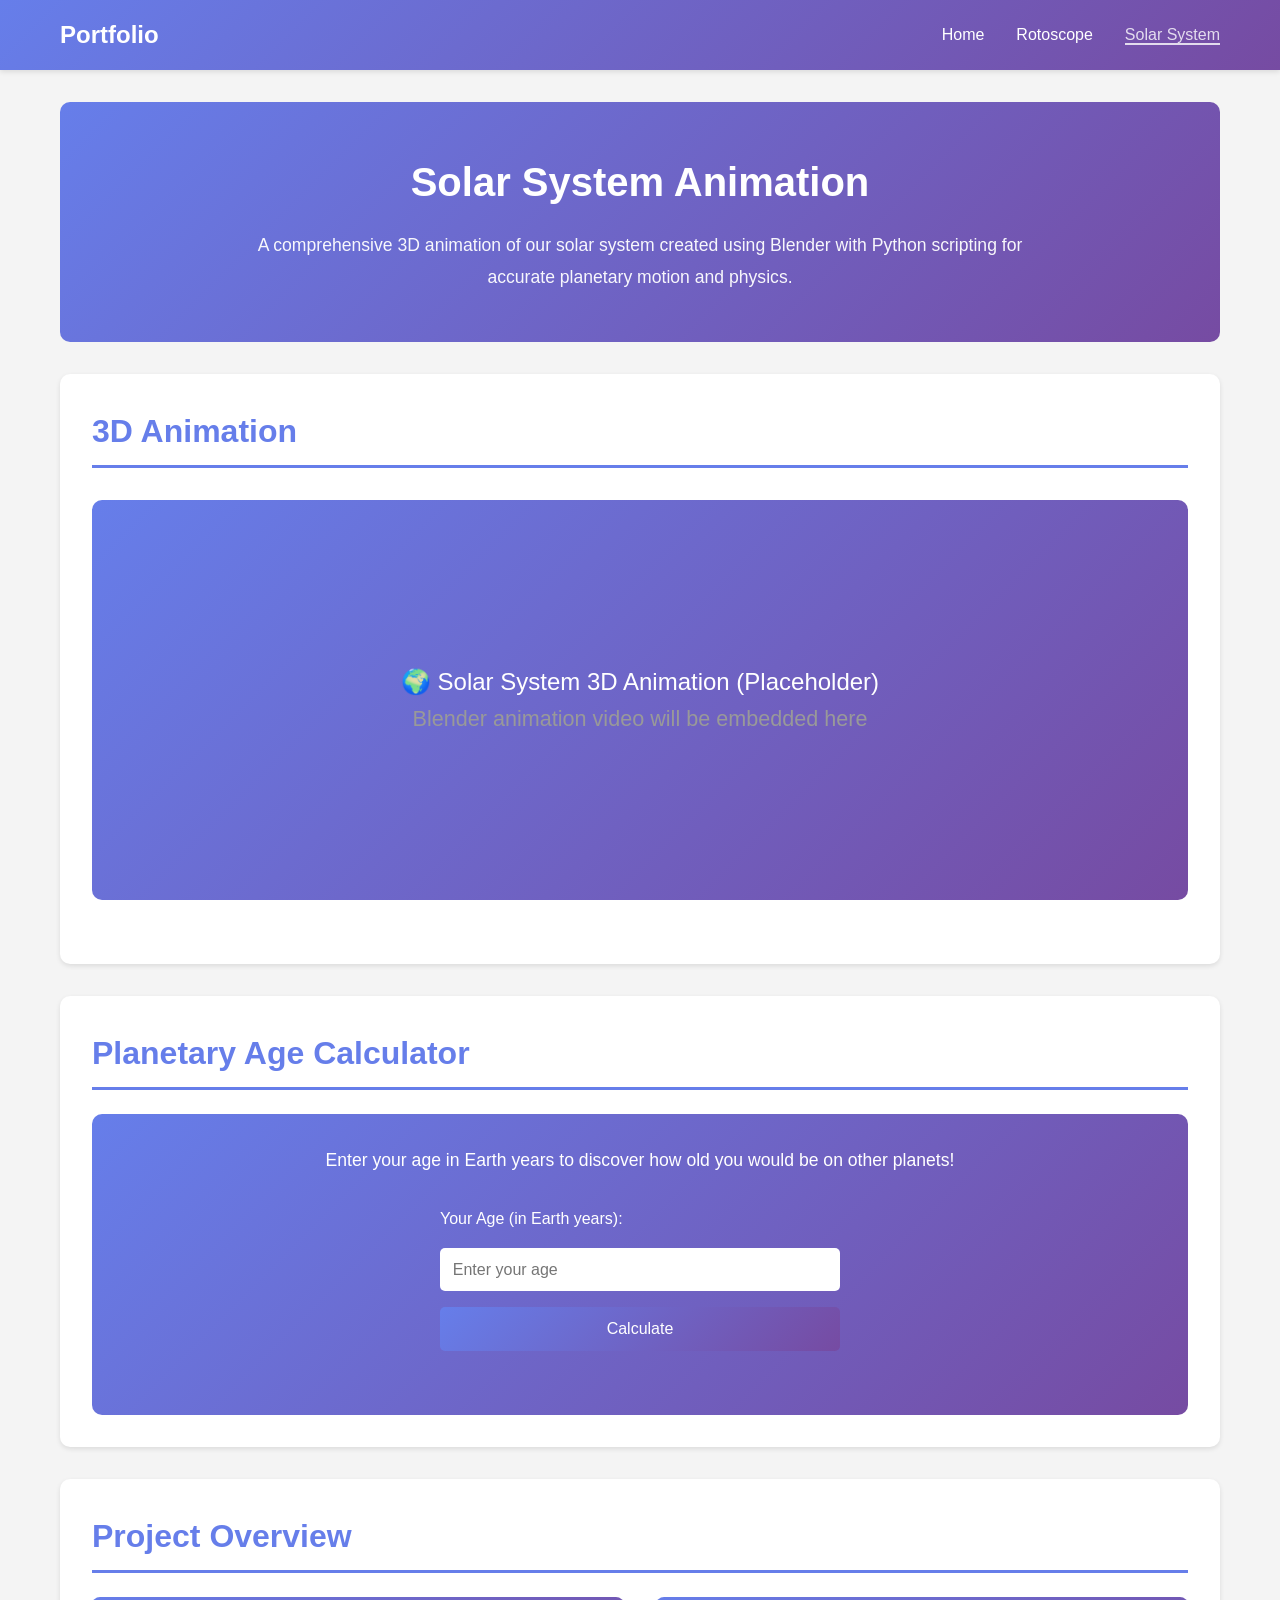
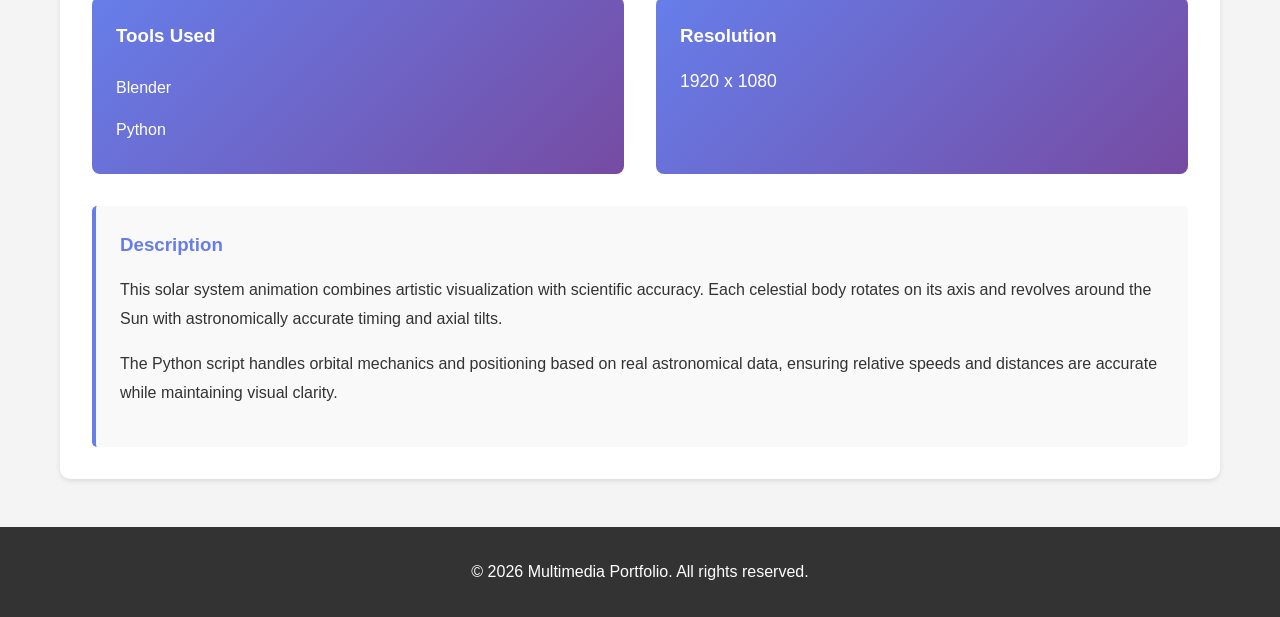
==== solar-system.html @ 1a0851f4 "first commit moment" ====
<!DOCTYPE html>
<html lang="en">
<head>
    <meta charset="UTF-8">
    <meta name="viewport" content="width=device-width, initial-scale=1.0">
    <title>Solar System - Multimedia Portfolio</title>
    <link rel="stylesheet" href="style.css">
</head>
<body>
    <nav class="navbar">
        <div class="nav-container">
            <a href="index.html" class="logo">Portfolio</a>
            <ul class="nav-menu">
                <li><a href="index.html">Home</a></li>
                <li><a href="rotoscope.html">Rotoscope</a></li>
                <li><a href="solar-system.html" class="active">Solar System</a></li>
            </ul>
        </div>
    </nav>

    <main>
        <section class="project-header-section">
            <h1>Solar System Animation</h1>
            <p class="description">A comprehensive 3D animation of our solar system created using Blender with Python scripting for accurate planetary motion and physics.</p>
        </section>

        <section class="section">
            <h2>3D Animation</h2>
            <div class="video-container">
                <div class="placeholder-video">
                    <p>🌍 Solar System 3D Animation (Placeholder)</p>
                    <p style="font-size: 0.9em; color: #999;">Blender animation video will be embedded here</p>
                </div>
            </div>
        </section>

        <section class="section">
            <h2>Planetary Age Calculator</h2>
            <div class="calculator-container">
                <p>Enter your age in Earth years to discover how old you would be on other planets!</p>
                
                <div class="calculator">
                    <label for="age-input">Your Age (in Earth years):</label>
                    <input type="number" id="age-input" placeholder="Enter your age" min="0" max="150">
                    <button onclick="calculateAge()" class="btn">Calculate</button>
                </div>

                <div id="results" class="results-grid" style="display: none;">
                    <div class="planet-result">
                        <h3>Mercury</h3>
                        <p class="age-result" id="mercury-age">--</p>
                        <p class="planet-info">Years old on Mercury</p>
                    </div>
                    <div class="planet-result">
                        <h3>Venus</h3>
                        <p class="age-result" id="venus-age">--</p>
                        <p class="planet-info">Years old on Venus</p>
                    </div>
                    <div class="planet-result">
                        <h3>Earth</h3>
                        <p class="age-result" id="earth-age">--</p>
                        <p class="planet-info">Years old on Earth</p>
                    </div>
                    <div class="planet-result">
                        <h3>Mars</h3>
                        <p class="age-result" id="mars-age">--</p>
                        <p class="planet-info">Years old on Mars</p>
                    </div>
                    <div class="planet-result">
                        <h3>Jupiter</h3>
                        <p class="age-result" id="jupiter-age">--</p>
                        <p class="planet-info">Years old on Jupiter</p>
                    </div>
                    <div class="planet-result">
                        <h3>Saturn</h3>
                        <p class="age-result" id="saturn-age">--</p>
                        <p class="planet-info">Years old on Saturn</p>
                    </div>
                    <div class="planet-result">
                        <h3>Uranus</h3>
                        <p class="age-result" id="uranus-age">--</p>
                        <p class="planet-info">Years old on Uranus</p>
                    </div>
                    <div class="planet-result">
                        <h3>Neptune</h3>
                        <p class="age-result" id="neptune-age">--</p>
                        <p class="planet-info">Years old on Neptune</p>
                    </div>
                </div>
            </div>
        </section>

        <section class="section">
            <h2>Project Overview</h2>
            
            <div class="overview-grid">
                <div class="overview-item">
                    <h3>Tools Used</h3>
                    <ul>
                        <li>Blender</li>
                        <li>Python</li>
                    </ul>
                </div>
                <div class="overview-item">
                    <h3>Resolution</h3>
                    <p>1920 x 1080</p>
                </div>
            </div>

            <div class="overview-description">
                <h3>Description</h3>
                <p>This solar system animation combines artistic visualization with scientific accuracy. Each celestial body rotates on its axis and revolves around the Sun with astronomically accurate timing and axial tilts.</p>
                <p>The Python script handles orbital mechanics and positioning based on real astronomical data, ensuring relative speeds and distances are accurate while maintaining visual clarity.</p>
            </div>
        </section>
    </main>

    <footer>
        <p>&copy; 2026 Multimedia Portfolio. All rights reserved.</p>
    </footer>

    <script src="script.js"></script>
</body>
</html>
---- style.css ----
* {
    margin: 0;
    padding: 0;
    box-sizing: border-box;
}

body {
    font-family: 'Segoe UI', Tahoma, Geneva, Verdana, sans-serif;
    line-height: 1.6;
    color: #333;
    background-color: #f4f4f4;
}

/* Navigation */
.navbar {
    background: linear-gradient(135deg, #667eea 0%, #764ba2 100%);
    padding: 1rem 0;
    position: sticky;
    top: 0;
    z-index: 100;
    box-shadow: 0 2px 5px rgba(0, 0, 0, 0.1);
}

.nav-container {
    max-width: 1200px;
    margin: 0 auto;
    display: flex;
    justify-content: space-between;
    align-items: center;
    padding: 0 20px;
}

.logo {
    color: white;
    font-size: 1.5rem;
    font-weight: bold;
    text-decoration: none;
}

.nav-menu {
    display: flex;
    list-style: none;
    gap: 2rem;
}

.nav-menu a {
    color: white;
    text-decoration: none;
    transition: opacity 0.3s ease;
}

.nav-menu a:hover,
.nav-menu a.active {
    opacity: 0.8;
    border-bottom: 2px solid white;
}

/* Main content */
main {
    max-width: 1200px;
    margin: 0 auto;
    padding: 0 20px;
    min-height: calc(100vh - 200px);
}

.hero {
    background: linear-gradient(135deg, #667eea 0%, #764ba2 100%);
    color: white;
    padding: 4rem 2rem;
    text-align: center;
    border-radius: 10px;
    margin: 2rem 0;
}

.hero-content h1 {
    font-size: 3rem;
    margin-bottom: 1rem;
}

.hero-content p {
    font-size: 1.2rem;
    opacity: 0.9;
}

/* Projects Section */
.projects {
    margin: 3rem 0;
}

.projects h2 {
    text-align: center;
    font-size: 2.5rem;
    margin-bottom: 2rem;
    color: #333;
}

.projects-grid {
    display: grid;
    grid-template-columns: repeat(auto-fit, minmax(300px, 1fr));
    gap: 2rem;
    margin-bottom: 2rem;
}

.project-card {
    background: white;
    padding: 2rem;
    border-radius: 10px;
    box-shadow: 0 4px 6px rgba(0, 0, 0, 0.1);
    transition: transform 0.3s ease, box-shadow 0.3s ease;
}

.project-card:hover {
    transform: translateY(-5px);
    box-shadow: 0 8px 12px rgba(0, 0, 0, 0.15);
}

.project-header {
    font-size: 1.5rem;
    font-weight: bold;
    color: #667eea;
    margin-bottom: 1rem;
}

.project-card p {
    color: #666;
    margin-bottom: 1.5rem;
    line-height: 1.8;
}

/* Buttons */
.btn {
    display: inline-block;
    background: linear-gradient(135deg, #667eea 0%, #764ba2 100%);
    color: white;
    padding: 0.8rem 1.5rem;
    border: none;
    border-radius: 5px;
    cursor: pointer;
    text-decoration: none;
    transition: transform 0.2s ease, box-shadow 0.2s ease;
    font-size: 1rem;
}

.btn:hover {
    transform: scale(1.05);
    box-shadow: 0 4px 8px rgba(102, 126, 234, 0.4);
}

/* Sections */
.section {
    background: white;
    padding: 2rem;
    margin: 2rem 0;
    border-radius: 10px;
    box-shadow: 0 2px 5px rgba(0, 0, 0, 0.1);
}

.section h2 {
    color: #667eea;
    font-size: 2rem;
    margin-bottom: 1.5rem;
    border-bottom: 3px solid #667eea;
    padding-bottom: 0.5rem;
}

.project-header-section {
    background: linear-gradient(135deg, #667eea 0%, #764ba2 100%);
    color: white;
    padding: 3rem 2rem;
    border-radius: 10px;
    margin: 2rem 0;
    text-align: center;
}

.project-header-section h1 {
    font-size: 2.5rem;
    margin-bottom: 1rem;
}

.intro-text {
    font-size: 1.3rem;
    margin-bottom: 1rem;
    opacity: 0.9;
}

.description {
    font-size: 1.1rem;
    line-height: 1.8;
    opacity: 0.95;
    max-width: 800px;
    margin: 0 auto;
}

/* Process Steps */
.process-steps {
    display: grid;
    grid-template-columns: repeat(auto-fit, minmax(250px, 1fr));
    gap: 2rem;
    margin: 1rem 0;
}

.step {
    background: linear-gradient(135deg, #667eea 0%, #764ba2 100%);
    color: white;
    padding: 2rem;
    border-radius: 10px;
    position: relative;
}

.step-number {
    position: absolute;
    top: 10px;
    right: 15px;
    font-size: 2rem;
    font-weight: bold;
    opacity: 0.3;
}

.step h3 {
    margin-bottom: 1rem;
    font-size: 1.3rem;
}

.step p {
    line-height: 1.6;
}

/* Video Container */
.video-container {
    margin: 2rem 0;
}

.placeholder-video {
    background: linear-gradient(135deg, #667eea 0%, #764ba2 100%);
    color: white;
    padding: 4rem 2rem;
    border-radius: 10px;
    text-align: center;
    min-height: 400px;
    display: flex;
    flex-direction: column;
    justify-content: center;
    align-items: center;
    font-size: 1.5rem;
}

.placeholder-video.small {
    min-height: 200px;
    font-size: 1rem;
    padding: 2rem 1rem;
}

/* Progress Grid */
.progress-grid {
    display: grid;
    grid-template-columns: repeat(auto-fit, minmax(200px, 1fr));
    gap: 1.5rem;
    margin: 1rem 0;
}

.progress-item h3 {
    color: #667eea;
    margin-bottom: 1rem;
    text-align: center;
}

/* Calculator */
.calculator-container {
    background: linear-gradient(135deg, #667eea 0%, #764ba2 100%);
    color: white;
    padding: 2rem;
    border-radius: 10px;
    text-align: center;
}

.calculator-container p {
    font-size: 1.1rem;
    margin-bottom: 2rem;
}

.calculator {
    display: flex;
    flex-direction: column;
    gap: 1rem;
    max-width: 400px;
    margin: 0 auto 2rem;
}

.calculator label {
    font-size: 1rem;
    text-align: left;
}

.calculator input {
    padding: 0.8rem;
    border: none;
    border-radius: 5px;
    font-size: 1rem;
}

.results-grid {
    display: grid;
    grid-template-columns: repeat(auto-fit, minmax(150px, 1fr));
    gap: 1.5rem;
    margin-top: 2rem;
}

.planet-result {
    background: rgba(255, 255, 255, 0.1);
    padding: 1.5rem;
    border-radius: 8px;
    backdrop-filter: blur(10px);
}

.planet-result h3 {
    margin-bottom: 0.5rem;
}

.age-result {
    font-size: 2rem;
    font-weight: bold;
    margin: 0.5rem 0;
}

.planet-info {
    font-size: 0.9rem;
    opacity: 0.8;
}

/* Overview */
.overview-grid {
    display: grid;
    grid-template-columns: repeat(auto-fit, minmax(250px, 1fr));
    gap: 2rem;
    margin-bottom: 2rem;
}

.overview-item {
    background: linear-gradient(135deg, #667eea 0%, #764ba2 100%);
    color: white;
    padding: 1.5rem;
    border-radius: 8px;
}

.overview-item h3 {
    margin-bottom: 1rem;
}

.overview-item ul {
    list-style: none;
    padding-left: 0;
}

.overview-item li {
    padding: 0.5rem 0;
}

.overview-item p {
    font-size: 1.1rem;
}

.overview-description {
    background: #f9f9f9;
    padding: 1.5rem;
    border-left: 4px solid #667eea;
    border-radius: 5px;
}

.overview-description h3 {
    color: #667eea;
    margin-bottom: 1rem;
}

.overview-description p {
    margin-bottom: 1rem;
    line-height: 1.8;
}

/* Footer */
footer {
    background: #333;
    color: white;
    text-align: center;
    padding: 2rem;
    margin-top: 3rem;
}

/* Responsive */
@media (max-width: 768px) {
    .hero-content h1 {
        font-size: 2rem;
    }

    .nav-menu {
        gap: 1rem;
        font-size: 0.9rem;
    }

    .project-header-section h1 {
        font-size: 1.8rem;
    }

    .section h2 {
        font-size: 1.5rem;
    }

    .process-steps,
    .progress-grid,
    .results-grid {
        grid-template-columns: 1fr;
    }

    .placeholder-video {
        min-height: 250px;
        font-size: 1.2rem;
    }

    .calculator {
        max-width: 100%;
    }
}
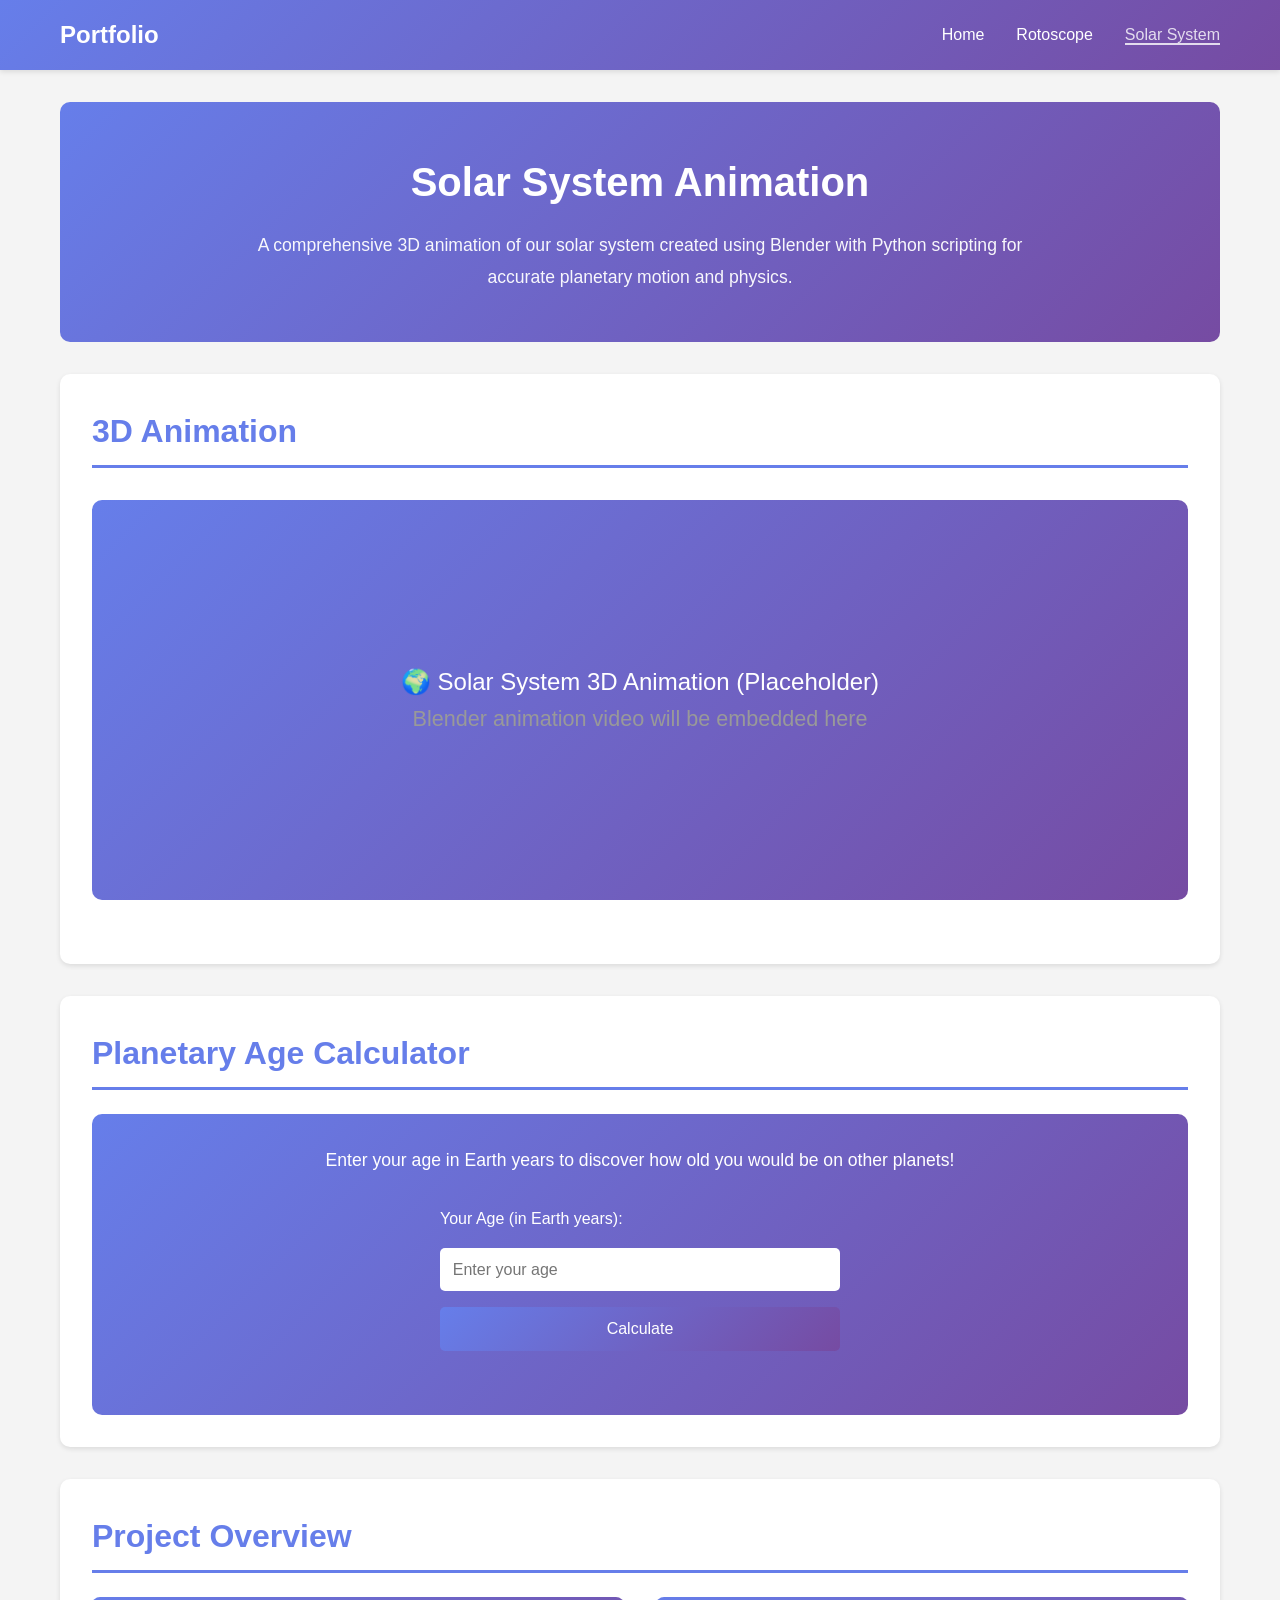
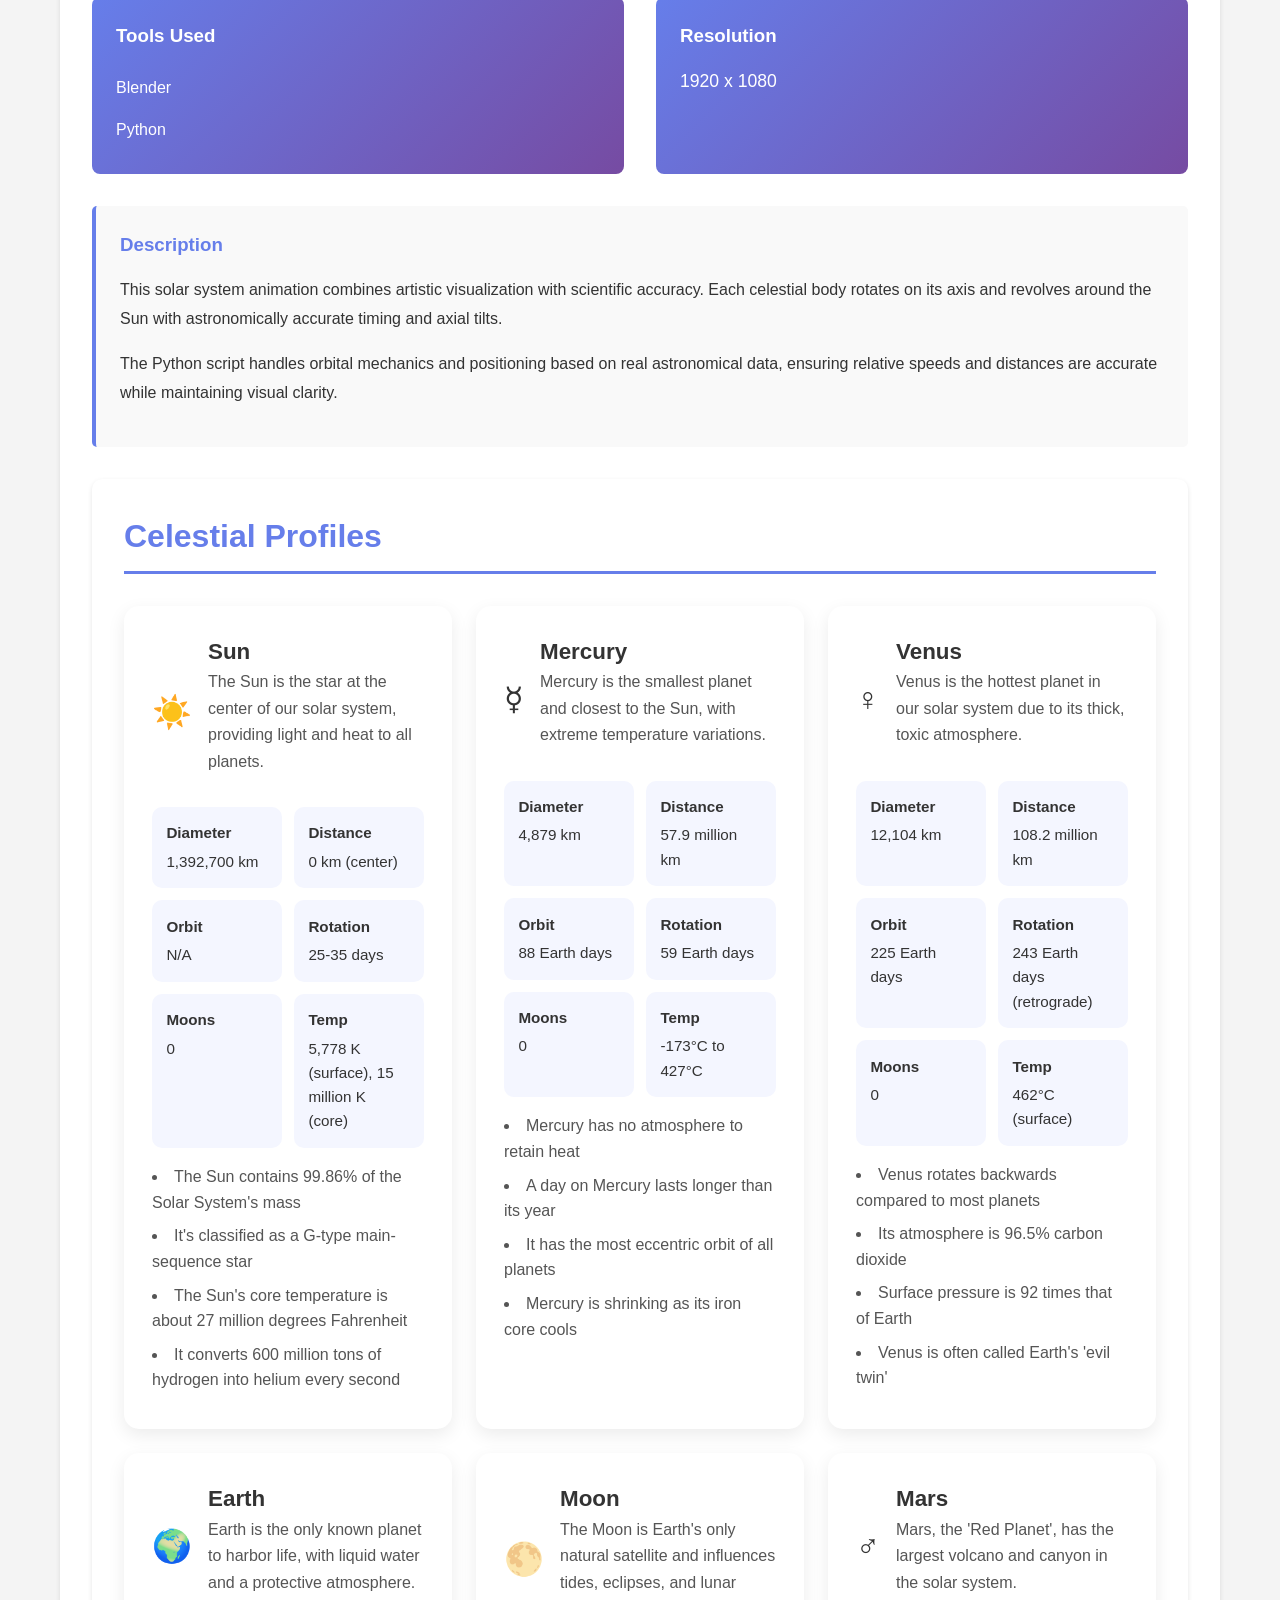
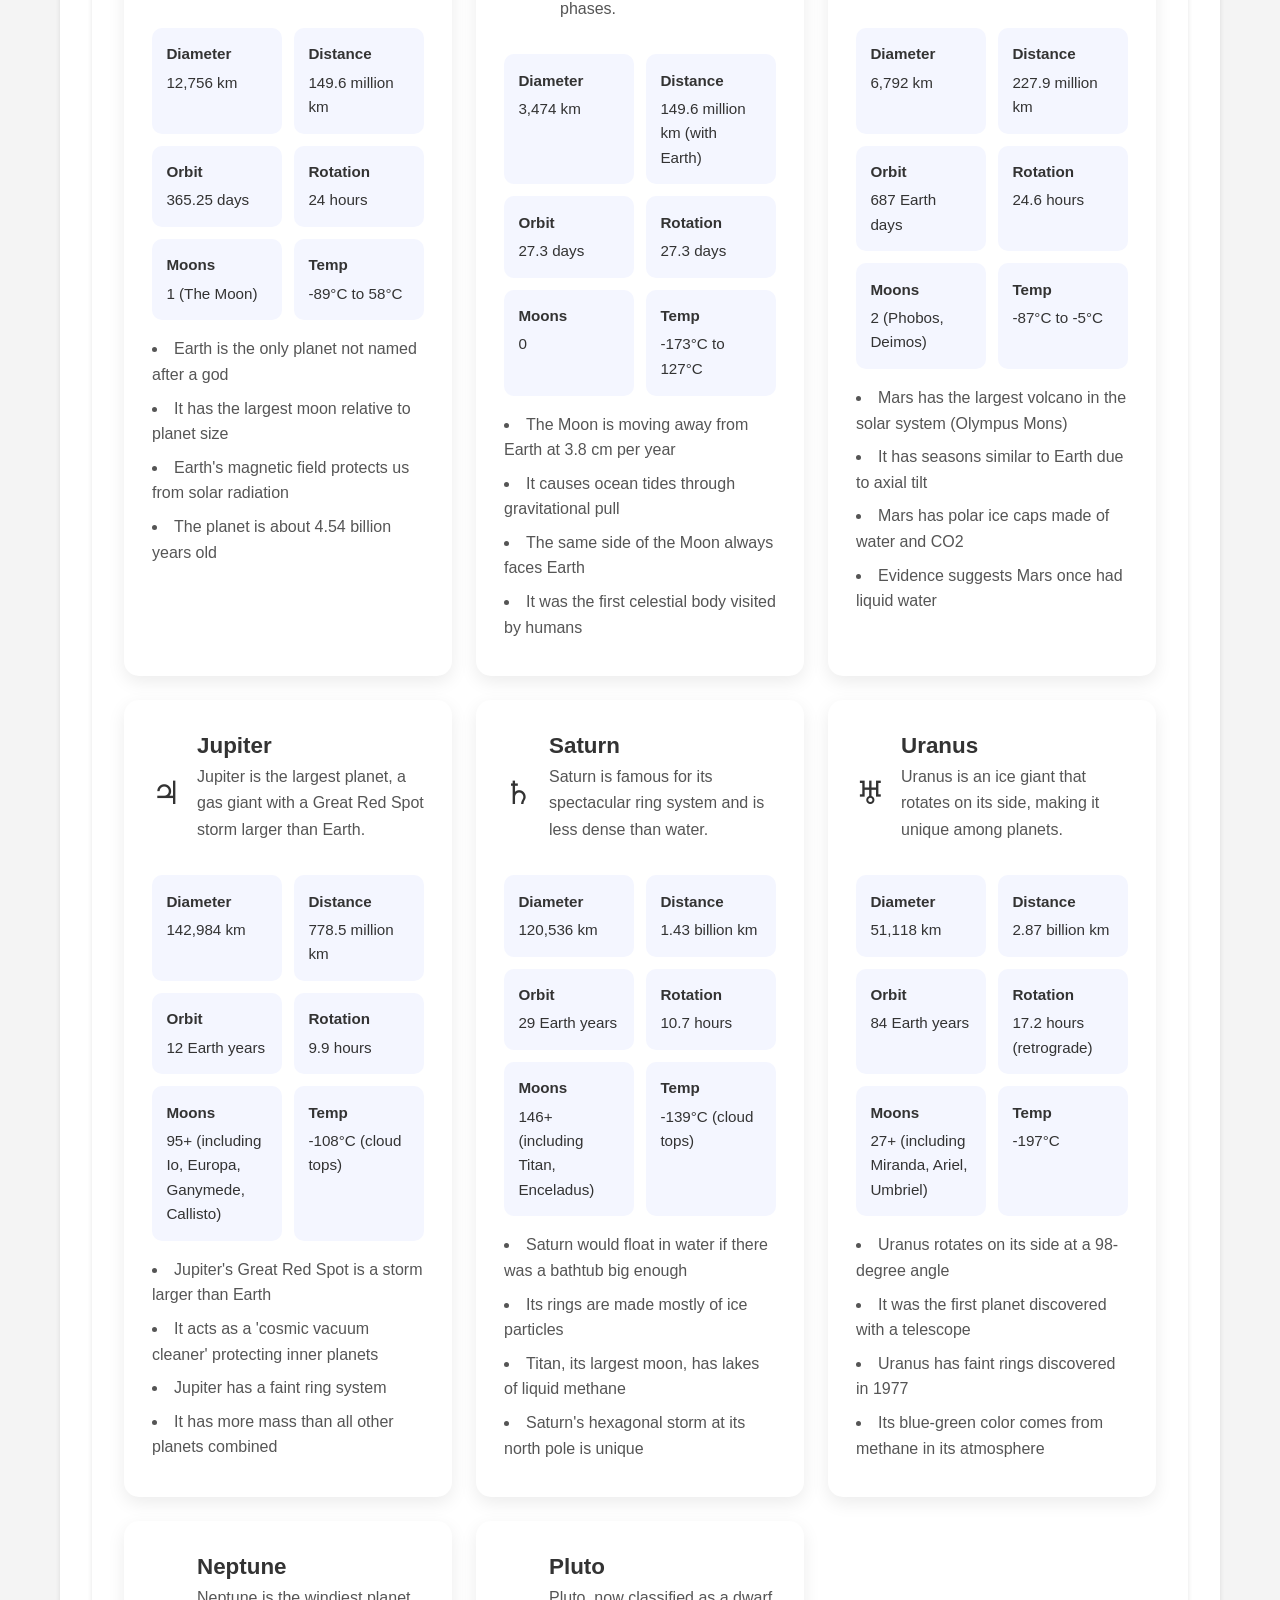
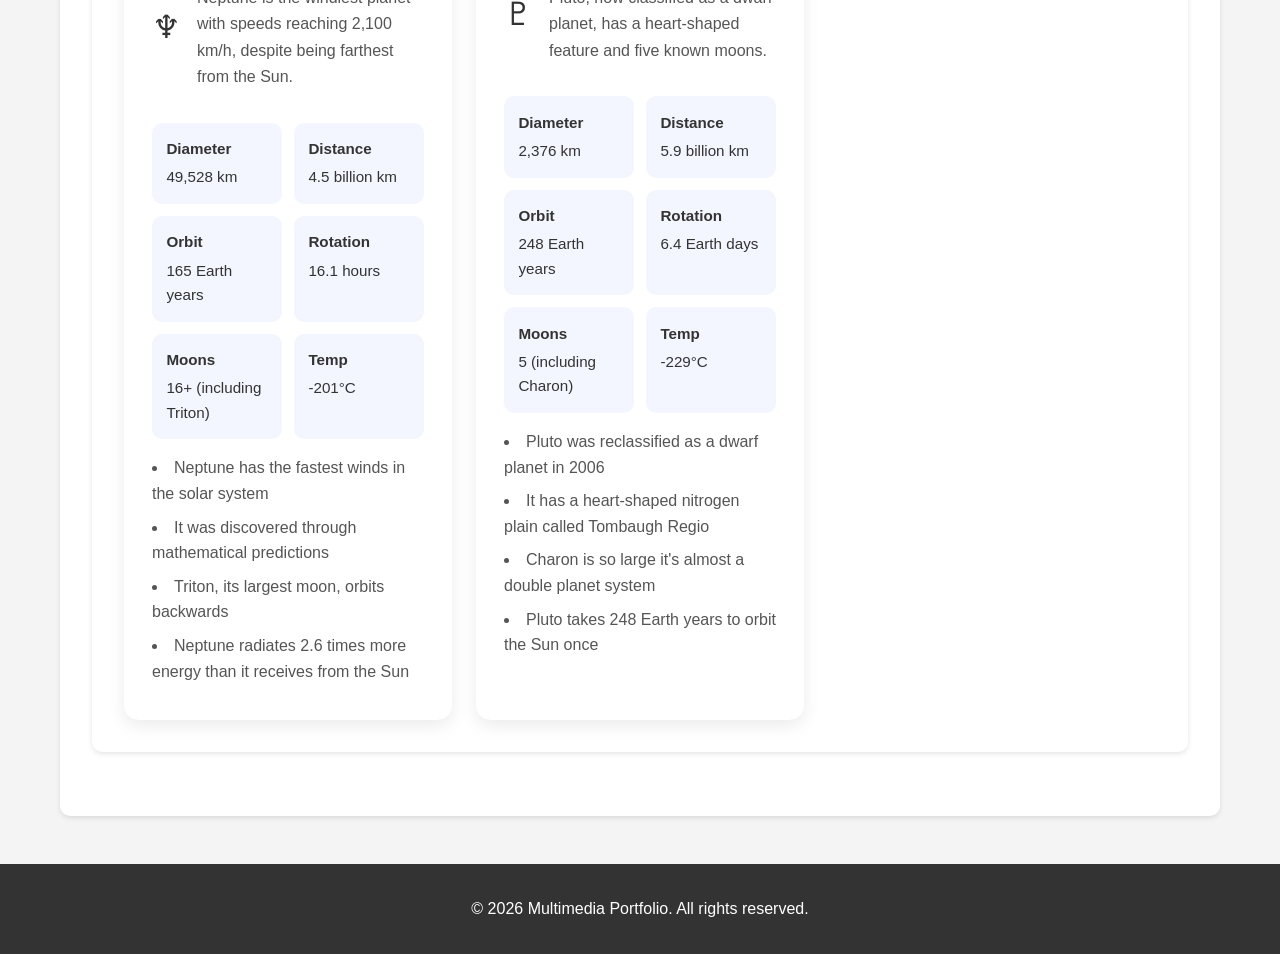
==== commit a8700d4a: "added celestial profiles" ====
--- a/solar-system.html
+++ b/solar-system.html
@@ -112,6 +112,11 @@
                 <p>This solar system animation combines artistic visualization with scientific accuracy. Each celestial body rotates on its axis and revolves around the Sun with astronomically accurate timing and axial tilts.</p>
                 <p>The Python script handles orbital mechanics and positioning based on real astronomical data, ensuring relative speeds and distances are accurate while maintaining visual clarity.</p>
             </div>
+
+            <div class="section">
+                <h2>Celestial Profiles</h2>
+                <div id="celestial-profiles" class="profiles-grid"></div>
+            </div>
         </section>
     </main>
 
--- a/style.css
+++ b/style.css
@@ -376,6 +376,79 @@
     line-height: 1.8;
 }
 
+.profiles-grid {
+    display: grid;
+    grid-template-columns: repeat(auto-fit, minmax(280px, 1fr));
+    gap: 1.5rem;
+    margin-top: 2rem;
+}
+
+.profile-card {
+    background: white;
+    border-radius: 15px;
+    padding: 1.75rem;
+    box-shadow: 0 6px 18px rgba(0, 0, 0, 0.08);
+    transition: transform 0.25s ease, box-shadow 0.25s ease;
+}
+
+.profile-card:hover {
+    transform: translateY(-4px);
+    box-shadow: 0 10px 22px rgba(0, 0, 0, 0.12);
+}
+
+.profile-card-header {
+    display: flex;
+    align-items: center;
+    gap: 1rem;
+    margin-bottom: 1rem;
+}
+
+.profile-icon {
+    font-size: 2rem;
+}
+
+.profile-card h3 {
+    font-size: 1.4rem;
+    margin: 0;
+    color: #333;
+}
+
+.profile-card p {
+    color: #555;
+    line-height: 1.65;
+    margin-bottom: 1rem;
+}
+
+.profile-stats {
+    display: grid;
+    grid-template-columns: repeat(auto-fit, minmax(120px, 1fr));
+    gap: 0.75rem;
+    margin-bottom: 1rem;
+}
+
+.profile-stat {
+    background: #f4f6ff;
+    padding: 0.9rem;
+    border-radius: 10px;
+    font-size: 0.95rem;
+}
+
+.profile-stat strong {
+    display: block;
+    margin-bottom: 0.25rem;
+    color: #333;
+}
+
+.profile-facts {
+    list-style: disc inside;
+    color: #555;
+    margin-bottom: 0;
+}
+
+.profile-facts li {
+    margin-bottom: 0.5rem;
+}
+
 /* Footer */
 footer {
     background: #333;
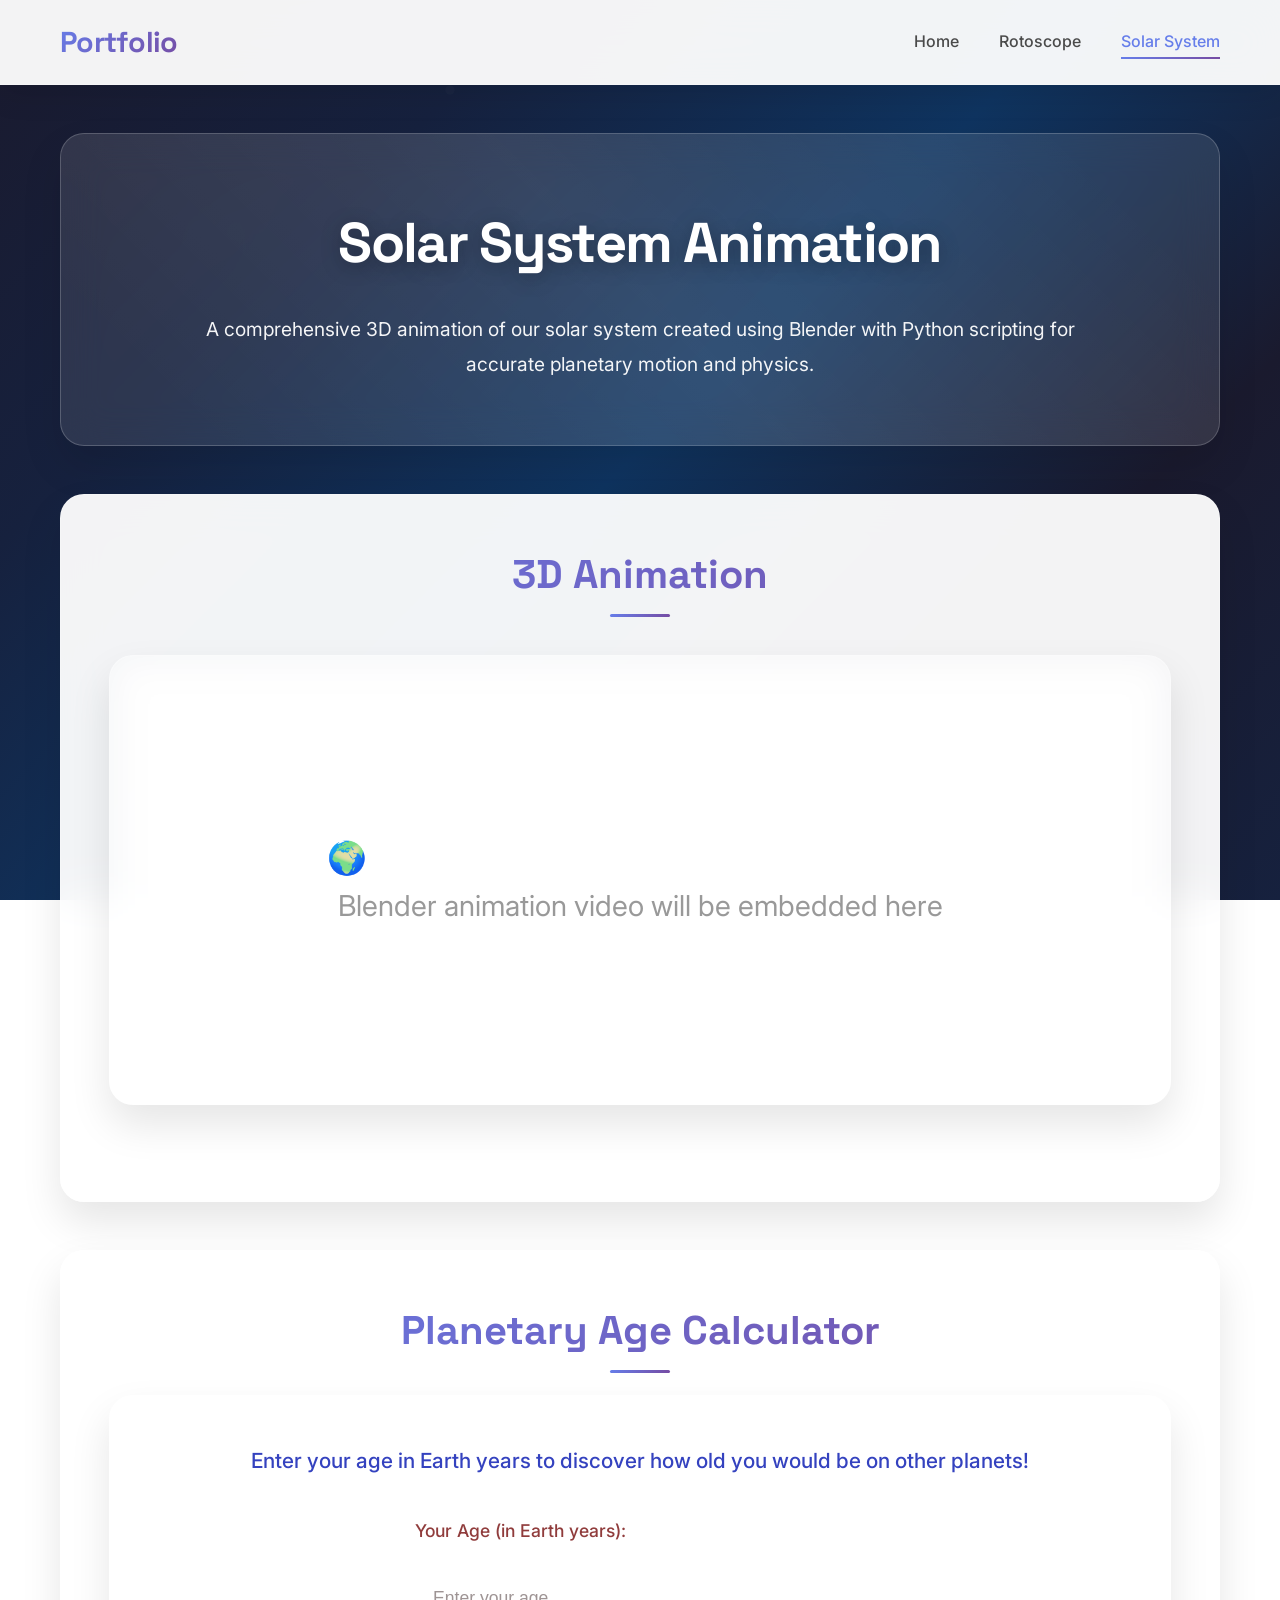
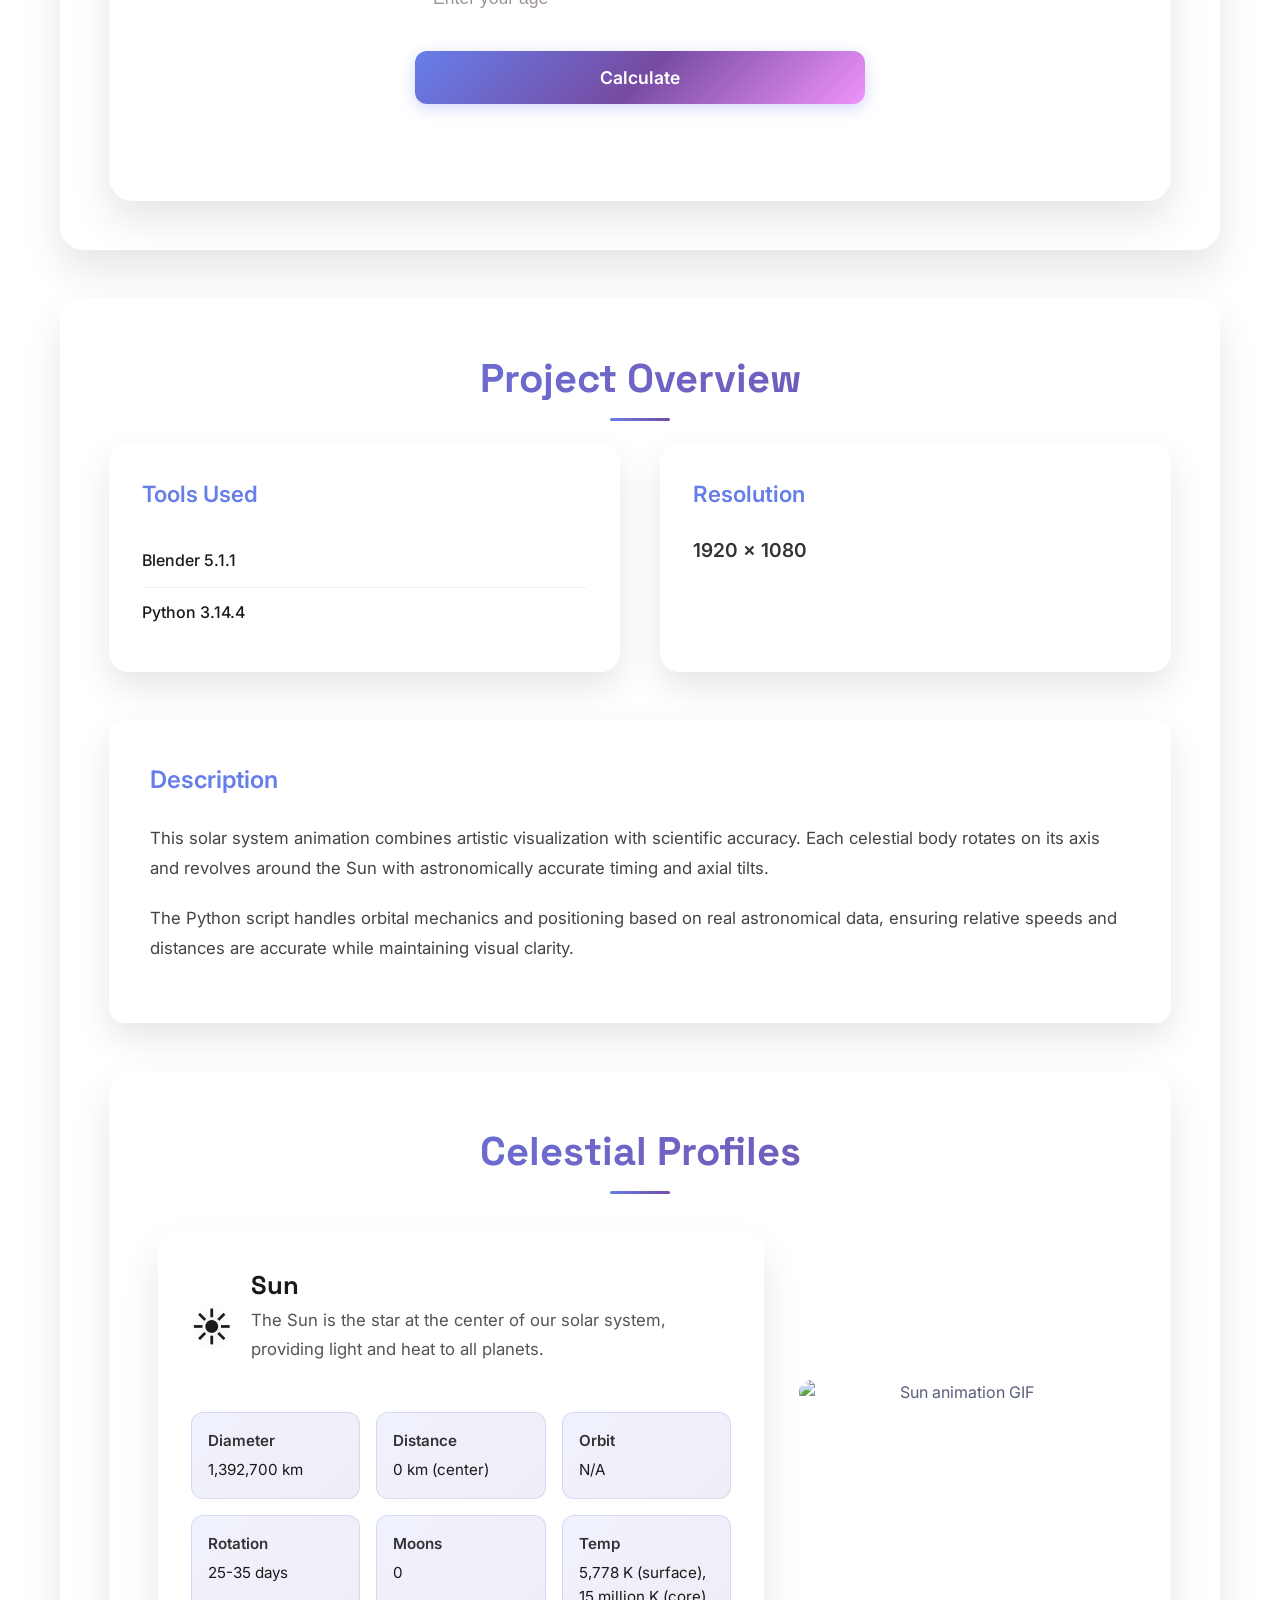
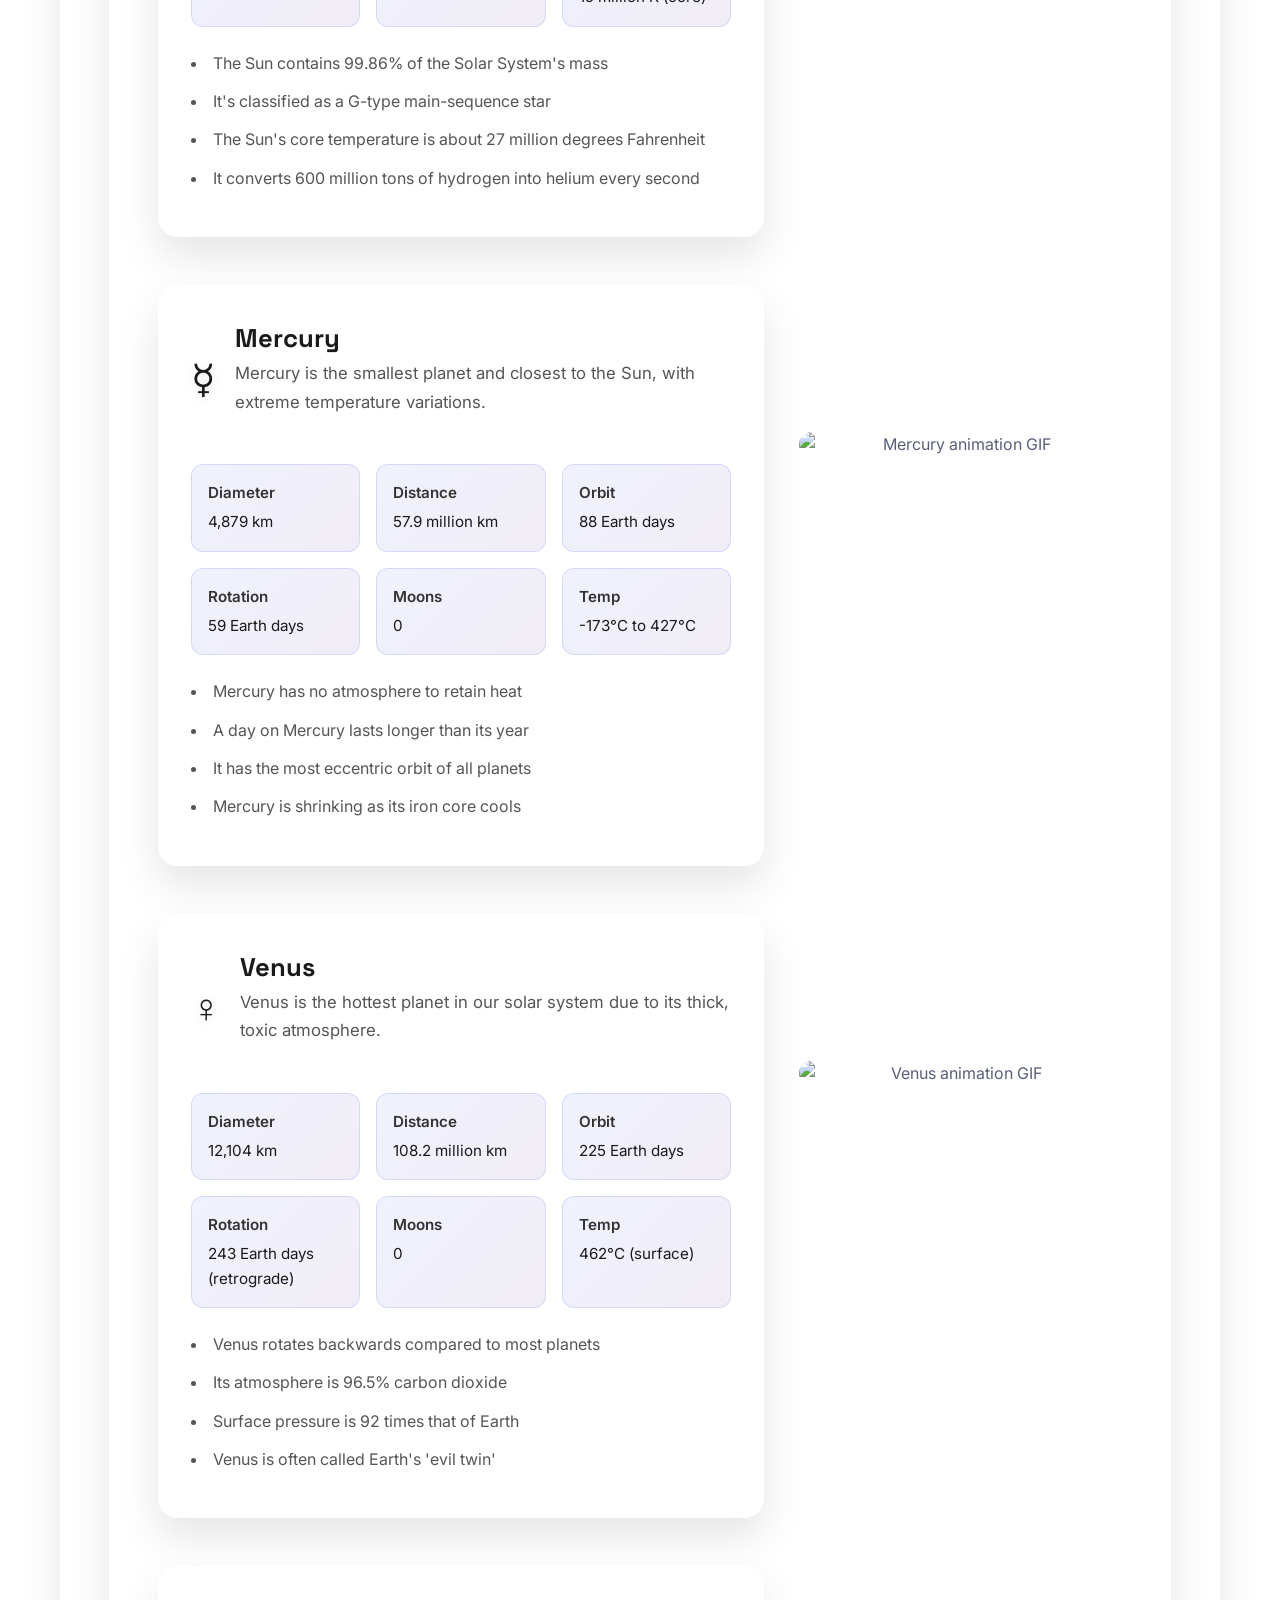
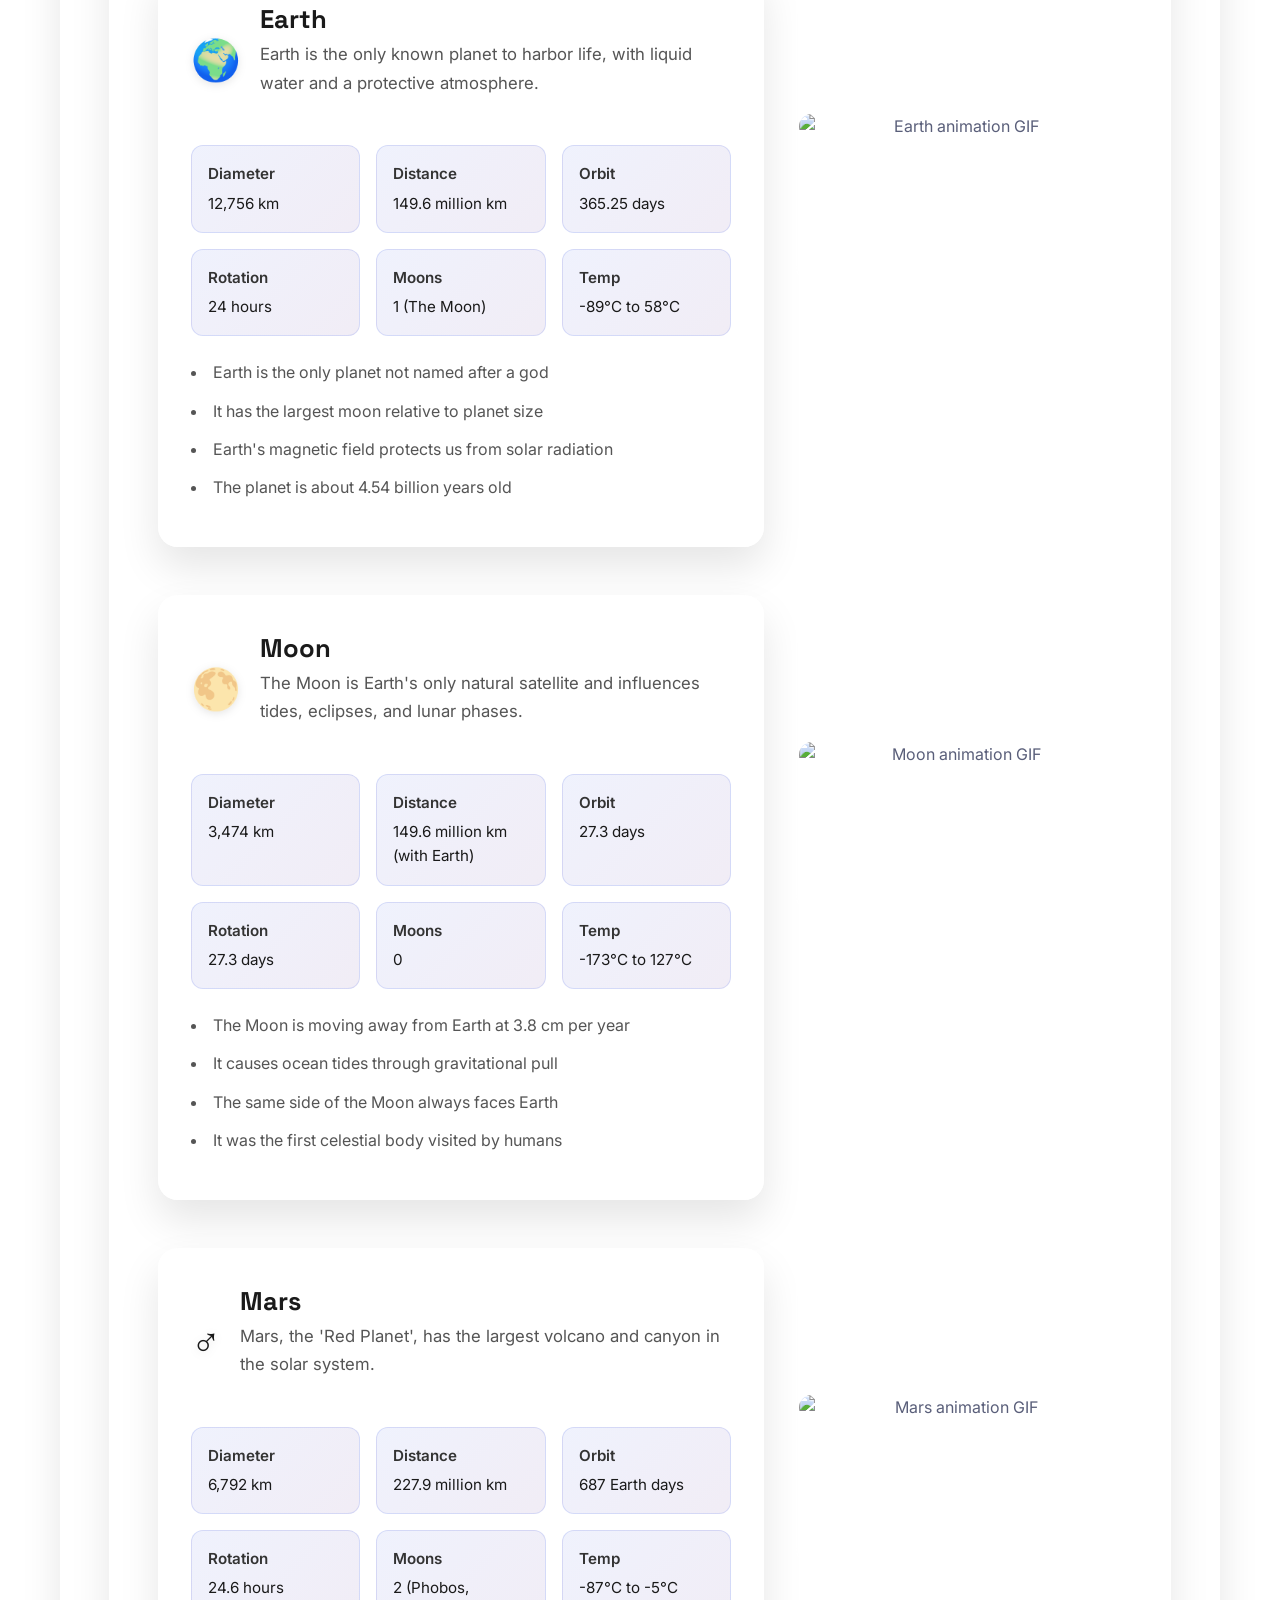
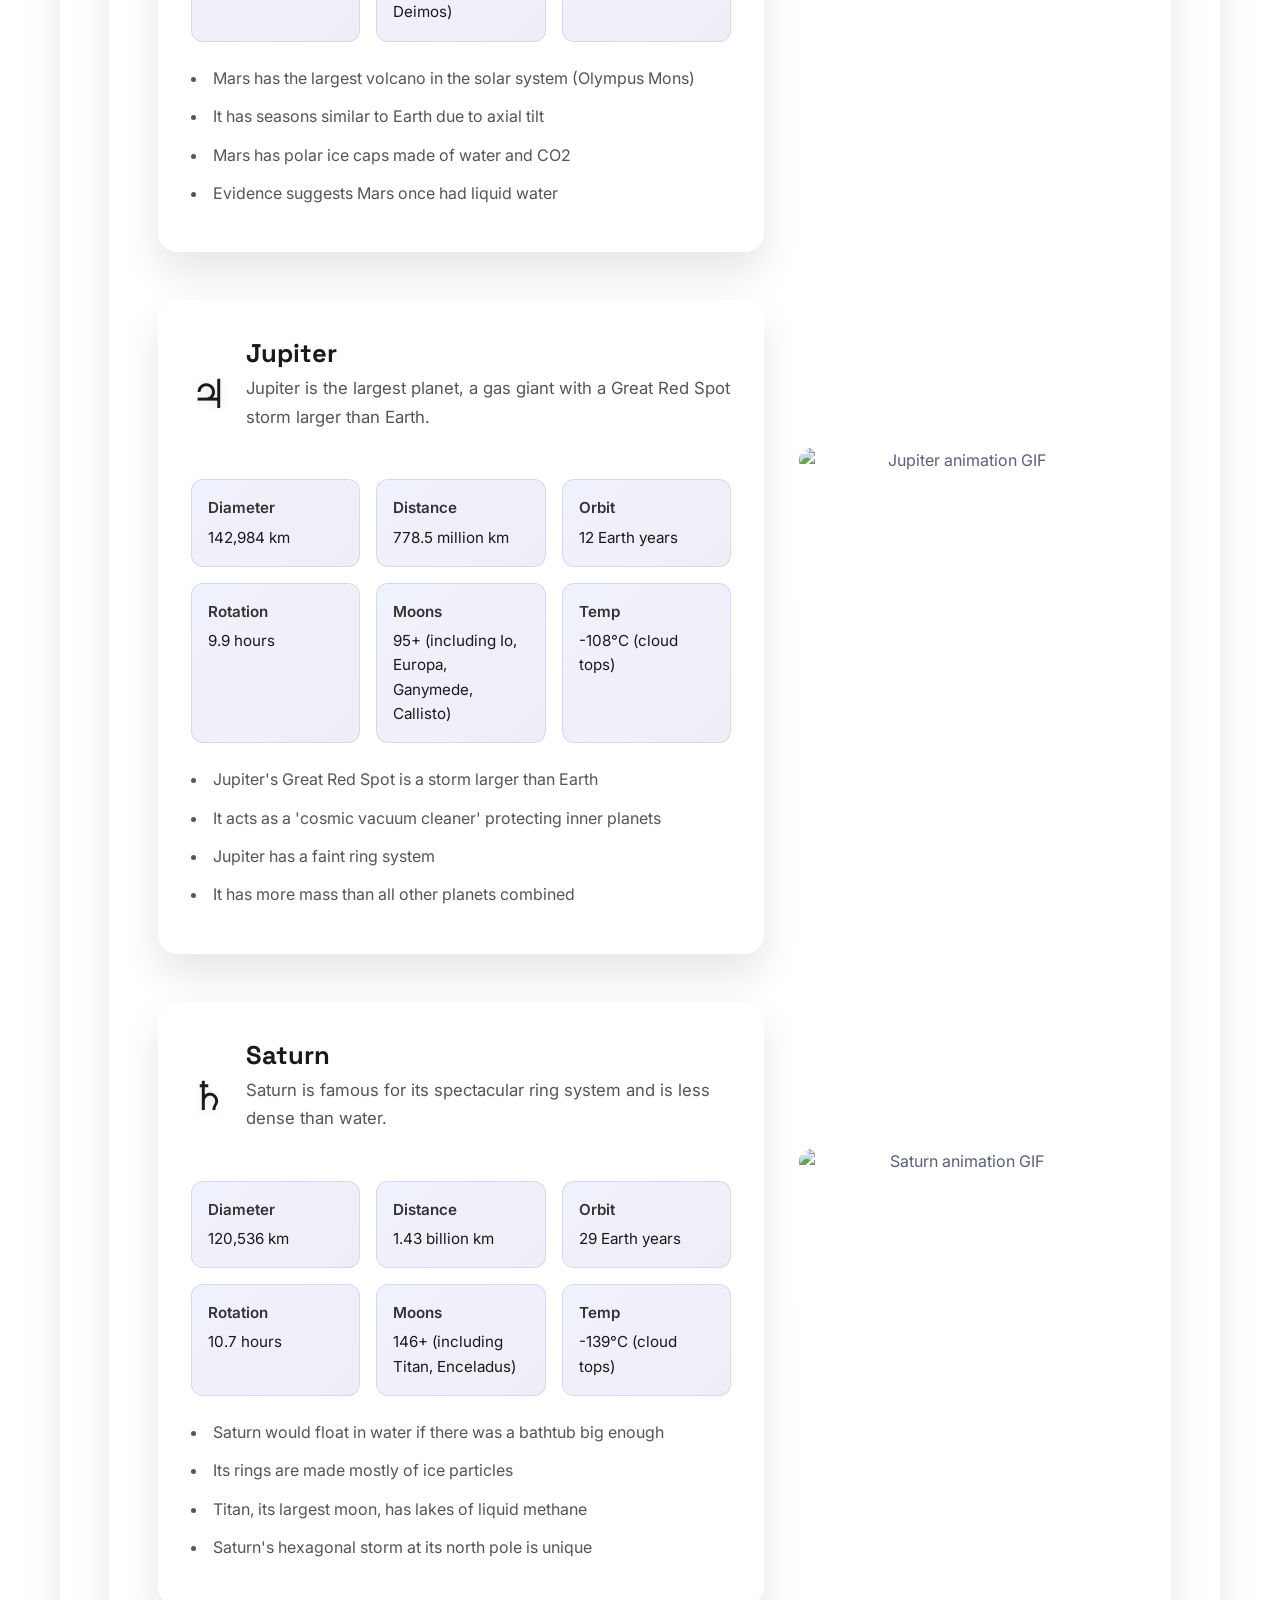
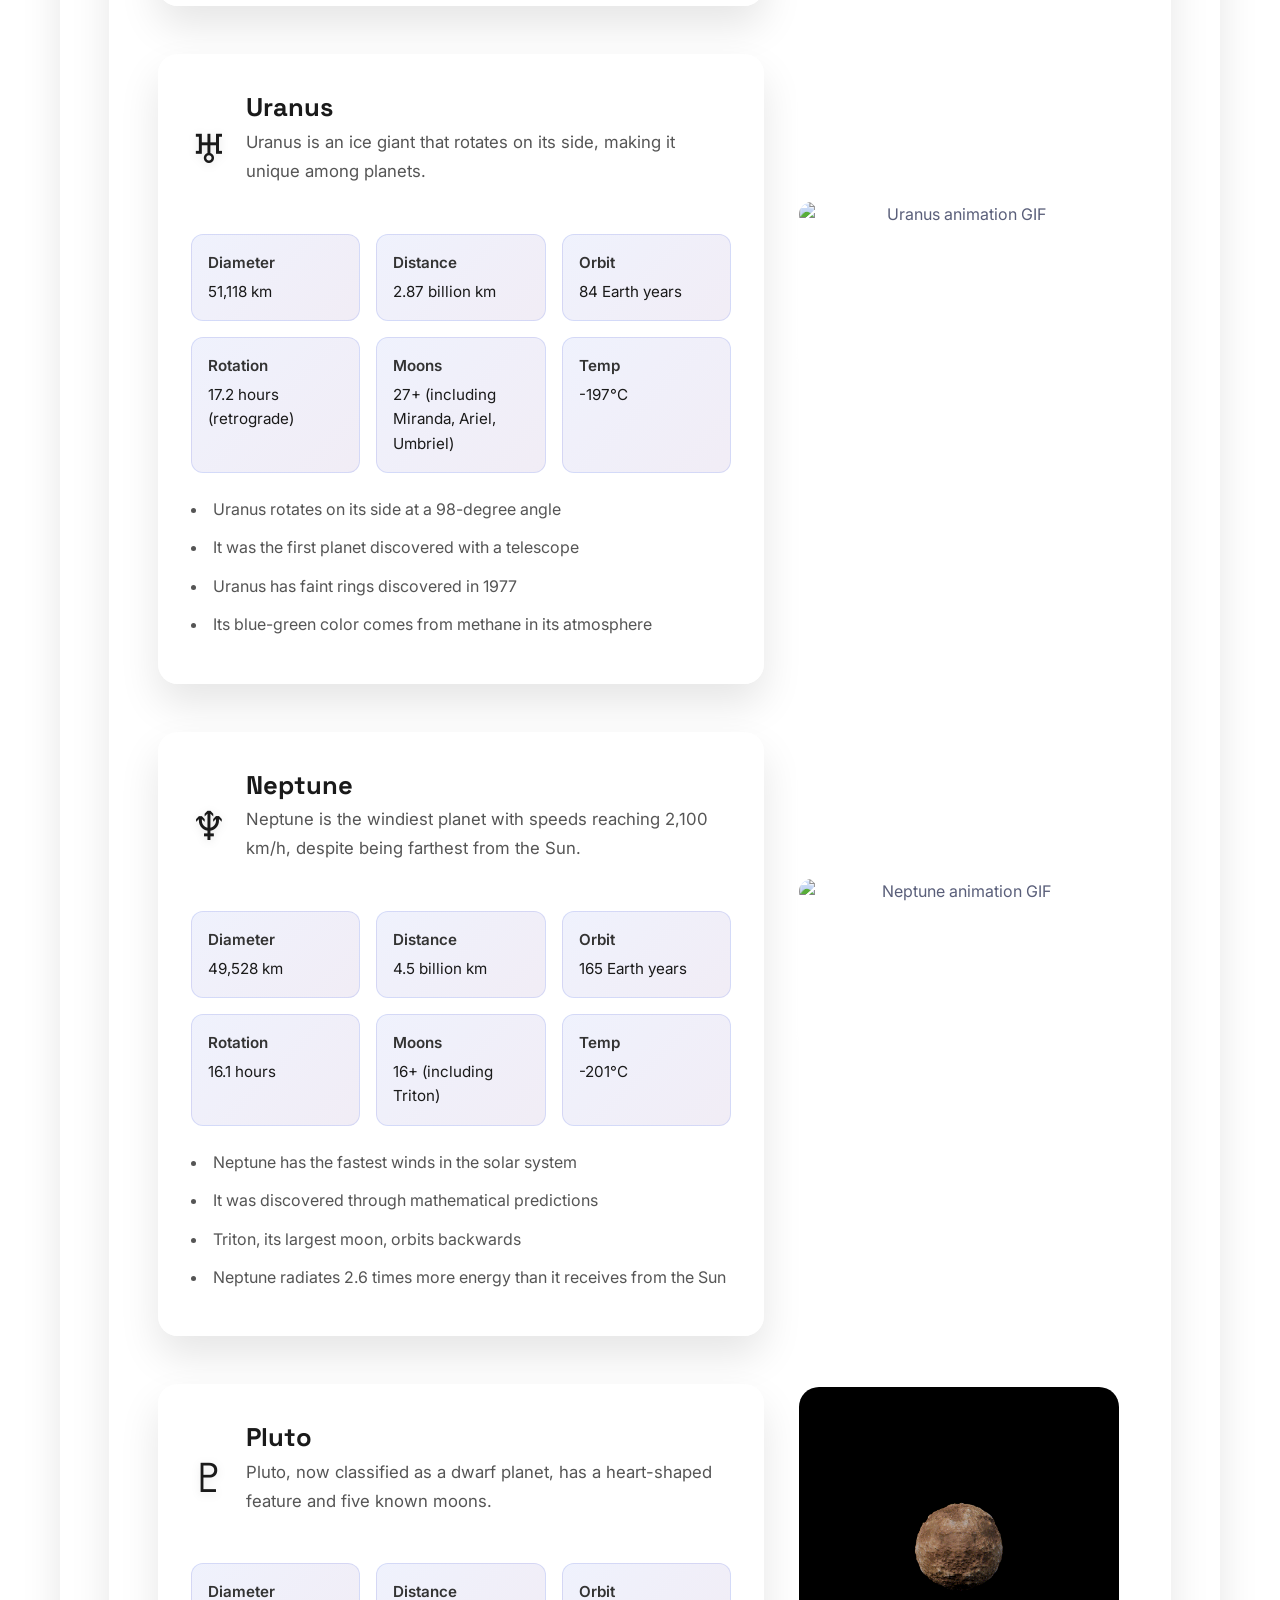
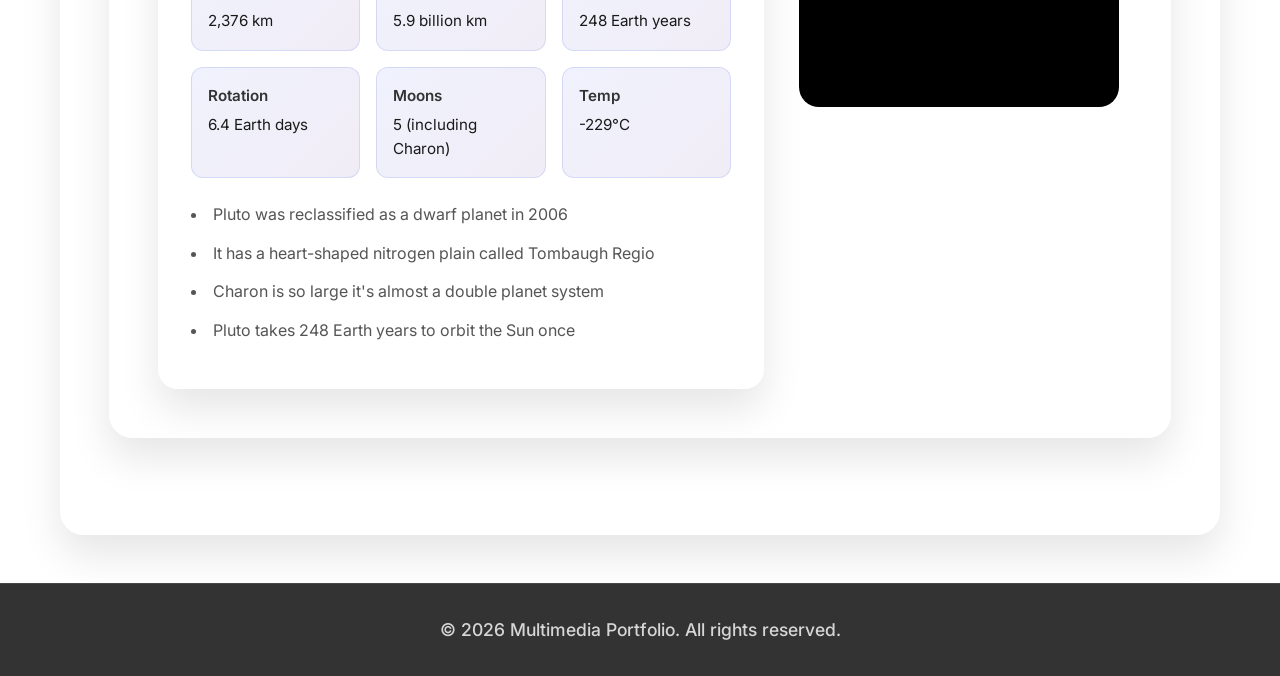
==== commit 671c645b: "added planet gif" ====
--- a/solar-system.html
+++ b/solar-system.html
@@ -86,6 +86,11 @@
                         <p class="age-result" id="neptune-age">--</p>
                         <p class="planet-info">Years old on Neptune</p>
                     </div>
+                    <div class="planet-result">
+                        <h3>Pluto</h3>
+                        <p class="age-result" id="pluto-age">--</p>
+                        <p class="planet-info">Years old on Pluto</p>
+                    </div>
                 </div>
             </div>
         </section>
@@ -97,8 +102,8 @@
                 <div class="overview-item">
                     <h3>Tools Used</h3>
                     <ul>
-                        <li>Blender</li>
-                        <li>Python</li>
+                        <li>Blender 5.1.1</li>
+                        <li>Python 3.14.4</li>
                     </ul>
                 </div>
                 <div class="overview-item">
--- a/style.css
+++ b/style.css
@@ -1,3 +1,6 @@
+/* Import Google Fonts for better typography */
+@import url('https://fonts.googleapis.com/css2?family=Inter:wght@300;400;500;600;700;800&family=Space+Grotesk:wght@300;400;500;600;700&display=swap');
+
 * {
     margin: 0;
     padding: 0;
@@ -5,20 +8,38 @@
 }
 
 body {
-    font-family: 'Segoe UI', Tahoma, Geneva, Verdana, sans-serif;
+    font-family: 'Inter', 'Segoe UI', Tahoma, Geneva, Verdana, sans-serif;
     line-height: 1.6;
-    color: #333;
-    background-color: #f4f4f4;
+    color: #1a1a1a;
+    background: linear-gradient(135deg, #1a1a2e 0%, #16213e 25%, #0f3460 50%, #1a1a2e 75%, #16213e 100%);
+    background-attachment: fixed;
+    min-height: 100vh;
+    position: relative;
+}
+
+body::before {
+    content: '';
+    position: fixed;
+    top: 0;
+    left: 0;
+    width: 100%;
+    height: 100%;
+    background: url('data:image/svg+xml,<svg xmlns="http://www.w3.org/2000/svg" viewBox="0 0 100 100"><defs><pattern id="grain" width="100" height="100" patternUnits="userSpaceOnUse"><circle cx="25" cy="25" r="1" fill="rgba(255,255,255,0.03)"/><circle cx="75" cy="75" r="1" fill="rgba(255,255,255,0.03)"/><circle cx="50" cy="10" r="0.5" fill="rgba(255,255,255,0.02)"/><circle cx="90" cy="40" r="0.8" fill="rgba(255,255,255,0.02)"/><circle cx="10" cy="80" r="0.6" fill="rgba(255,255,255,0.02)"/></pattern></defs><rect width="100" height="100" fill="url(%23grain)"/></svg>');
+    pointer-events: none;
+    z-index: -1;
 }
 
 /* Navigation */
 .navbar {
-    background: linear-gradient(135deg, #667eea 0%, #764ba2 100%);
-    padding: 1rem 0;
+    background: rgba(255, 255, 255, 0.95);
+    backdrop-filter: blur(20px);
+    -webkit-backdrop-filter: blur(20px);
+    padding: 1.2rem 0;
     position: sticky;
     top: 0;
     z-index: 100;
-    box-shadow: 0 2px 5px rgba(0, 0, 0, 0.1);
+    box-shadow: 0 8px 32px rgba(0, 0, 0, 0.1);
+    border-bottom: 1px solid rgba(255, 255, 255, 0.2);
 }
 
 .nav-container {
@@ -31,28 +52,54 @@
 }
 
 .logo {
-    color: white;
-    font-size: 1.5rem;
-    font-weight: bold;
+    color: #1a1a1a;
+    font-size: 1.8rem;
+    font-weight: 700;
+    font-family: 'Space Grotesk', sans-serif;
     text-decoration: none;
+    background: linear-gradient(135deg, #667eea, #764ba2);
+    -webkit-background-clip: text;
+    -webkit-text-fill-color: transparent;
+    background-clip: text;
+    letter-spacing: -0.02em;
 }
 
 .nav-menu {
     display: flex;
     list-style: none;
-    gap: 2rem;
+    gap: 2.5rem;
 }
 
 .nav-menu a {
-    color: white;
+    color: #4a4a4a;
     text-decoration: none;
-    transition: opacity 0.3s ease;
+    font-weight: 500;
+    font-size: 1rem;
+    transition: all 0.3s cubic-bezier(0.4, 0, 0.2, 1);
+    position: relative;
+    padding: 0.5rem 0;
+}
+
+.nav-menu a::before {
+    content: '';
+    position: absolute;
+    bottom: 0;
+    left: 0;
+    width: 0;
+    height: 2px;
+    background: linear-gradient(135deg, #667eea, #764ba2);
+    transition: width 0.3s ease;
+}
+
+.nav-menu a:hover::before,
+.nav-menu a.active::before {
+    width: 100%;
 }
 
 .nav-menu a:hover,
 .nav-menu a.active {
-    opacity: 0.8;
-    border-bottom: 2px solid white;
+    color: #667eea;
+    transform: translateY(-1px);
 }
 
 /* Main content */
@@ -64,286 +111,517 @@
 }
 
 .hero {
-    background: linear-gradient(135deg, #667eea 0%, #764ba2 100%);
+    background: rgba(255, 255, 255, 0.1);
+    backdrop-filter: blur(20px);
+    -webkit-backdrop-filter: blur(20px);
     color: white;
-    padding: 4rem 2rem;
+    padding: 5rem 3rem;
     text-align: center;
-    border-radius: 10px;
-    margin: 2rem 0;
+    border-radius: 24px;
+    margin: 3rem 0;
+    border: 1px solid rgba(255, 255, 255, 0.2);
+    box-shadow: 0 20px 40px rgba(0, 0, 0, 0.1);
+    position: relative;
+    overflow: hidden;
+}
+
+.hero::before {
+    content: '';
+    position: absolute;
+    top: -50%;
+    left: -50%;
+    width: 200%;
+    height: 200%;
+    background: linear-gradient(45deg, transparent 30%, rgba(255, 255, 255, 0.1) 50%, transparent 70%);
+    animation: shimmer 3s infinite;
+}
+
+@keyframes shimmer {
+    0% { transform: translateX(-100%) translateY(-100%) rotate(45deg); }
+    100% { transform: translateX(100%) translateY(100%) rotate(45deg); }
 }
 
 .hero-content h1 {
-    font-size: 3rem;
-    margin-bottom: 1rem;
+    font-size: 4rem;
+    margin-bottom: 1.5rem;
+    font-weight: 800;
+    font-family: 'Space Grotesk', sans-serif;
+    letter-spacing: -0.03em;
+    text-shadow: 0 4px 20px rgba(0, 0, 0, 0.3);
+    position: relative;
+    z-index: 2;
 }
 
 .hero-content p {
-    font-size: 1.2rem;
-    opacity: 0.9;
+    font-size: 1.4rem;
+    opacity: 0.95;
+    font-weight: 400;
+    max-width: 600px;
+    margin: 0 auto;
+    line-height: 1.7;
+    position: relative;
+    z-index: 2;
 }
 
 /* Projects Section */
 .projects {
-    margin: 3rem 0;
+    margin: 4rem 0;
 }
 
 .projects h2 {
     text-align: center;
-    font-size: 2.5rem;
-    margin-bottom: 2rem;
-    color: #333;
+    font-size: 3rem;
+    margin-bottom: 3rem;
+    color: white;
+    font-weight: 700;
+    font-family: 'Space Grotesk', sans-serif;
+    text-shadow: 0 2px 10px rgba(0, 0, 0, 0.3);
 }
 
 .projects-grid {
     display: grid;
-    grid-template-columns: repeat(auto-fit, minmax(300px, 1fr));
-    gap: 2rem;
+    grid-template-columns: repeat(auto-fit, minmax(350px, 1fr));
+    gap: 2.5rem;
     margin-bottom: 2rem;
 }
 
 .project-card {
-    background: white;
-    padding: 2rem;
-    border-radius: 10px;
-    box-shadow: 0 4px 6px rgba(0, 0, 0, 0.1);
-    transition: transform 0.3s ease, box-shadow 0.3s ease;
+    background: rgba(255, 255, 255, 0.95);
+    backdrop-filter: blur(20px);
+    -webkit-backdrop-filter: blur(20px);
+    padding: 2.5rem;
+    border-radius: 20px;
+    box-shadow: 0 20px 40px rgba(0, 0, 0, 0.1);
+    transition: all 0.4s cubic-bezier(0.4, 0, 0.2, 1);
+    border: 1px solid rgba(255, 255, 255, 0.2);
+    position: relative;
+    overflow: hidden;
+}
+
+.project-card::before {
+    content: '';
+    position: absolute;
+    top: 0;
+    left: 0;
+    width: 100%;
+    height: 4px;
+    background: linear-gradient(135deg, #667eea, #764ba2, #f093fb);
+    opacity: 0;
+    transition: opacity 0.3s ease;
+}
+
+.project-card:hover::before {
+    opacity: 1;
 }
 
 .project-card:hover {
-    transform: translateY(-5px);
-    box-shadow: 0 8px 12px rgba(0, 0, 0, 0.15);
+    transform: translateY(-8px) scale(1.02);
+    box-shadow: 0 30px 60px rgba(0, 0, 0, 0.15);
 }
 
 .project-header {
-    font-size: 1.5rem;
-    font-weight: bold;
-    color: #667eea;
-    margin-bottom: 1rem;
+    font-size: 1.8rem;
+    font-weight: 700;
+    background: linear-gradient(135deg, #667eea, #764ba2);
+    -webkit-background-clip: text;
+    -webkit-text-fill-color: transparent;
+    background-clip: text;
+    margin-bottom: 1.2rem;
+    font-family: 'Space Grotesk', sans-serif;
 }
 
 .project-card p {
-    color: #666;
-    margin-bottom: 1.5rem;
+    color: #555;
+    margin-bottom: 2rem;
     line-height: 1.8;
+    font-size: 1.05rem;
 }
 
 /* Buttons */
 .btn {
     display: inline-block;
-    background: linear-gradient(135deg, #667eea 0%, #764ba2 100%);
+    background: linear-gradient(135deg, #667eea 0%, #764ba2 50%, #f093fb 100%);
     color: white;
-    padding: 0.8rem 1.5rem;
+    padding: 1rem 2rem;
     border: none;
-    border-radius: 5px;
+    border-radius: 12px;
     cursor: pointer;
     text-decoration: none;
-    transition: transform 0.2s ease, box-shadow 0.2s ease;
-    font-size: 1rem;
+    transition: all 0.3s cubic-bezier(0.4, 0, 0.2, 1);
+    font-size: 1.1rem;
+    font-weight: 600;
+    font-family: 'Inter', sans-serif;
+    position: relative;
+    overflow: hidden;
+    box-shadow: 0 4px 15px rgba(102, 126, 234, 0.3);
+}
+
+.btn::before {
+    content: '';
+    position: absolute;
+    top: 0;
+    left: -100%;
+    width: 100%;
+    height: 100%;
+    background: linear-gradient(90deg, transparent, rgba(255, 255, 255, 0.2), transparent);
+    transition: left 0.5s;
+}
+
+.btn:hover::before {
+    left: 100%;
 }
 
 .btn:hover {
-    transform: scale(1.05);
-    box-shadow: 0 4px 8px rgba(102, 126, 234, 0.4);
+    transform: translateY(-2px) scale(1.05);
+    box-shadow: 0 8px 25px rgba(102, 126, 234, 0.4);
 }
 
 /* Sections */
 .section {
-    background: white;
-    padding: 2rem;
-    margin: 2rem 0;
-    border-radius: 10px;
-    box-shadow: 0 2px 5px rgba(0, 0, 0, 0.1);
+    background: rgba(255, 255, 255, 0.95);
+    backdrop-filter: blur(20px);
+    -webkit-backdrop-filter: blur(20px);
+    padding: 3rem;
+    margin: 3rem 0;
+    border-radius: 24px;
+    box-shadow: 0 20px 40px rgba(0, 0, 0, 0.1);
+    border: 1px solid rgba(255, 255, 255, 0.2);
 }
 
 .section h2 {
-    color: #667eea;
-    font-size: 2rem;
+    background: linear-gradient(135deg, #667eea, #764ba2);
+    -webkit-background-clip: text;
+    -webkit-text-fill-color: transparent;
+    background-clip: text;
+    font-size: 2.5rem;
+    margin-bottom: 2rem;
+    font-weight: 700;
+    font-family: 'Space Grotesk', sans-serif;
+    text-align: center;
+    position: relative;
+}
+
+.section h2::after {
+    content: '';
+    position: absolute;
+    bottom: -10px;
+    left: 50%;
+    transform: translateX(-50%);
+    width: 60px;
+    height: 3px;
+    background: linear-gradient(135deg, #667eea, #764ba2);
+    border-radius: 2px;
+}
+
+.project-header-section {
+    background: rgba(255, 255, 255, 0.1);
+    backdrop-filter: blur(20px);
+    -webkit-backdrop-filter: blur(20px);
+    color: white;
+    padding: 4rem 3rem;
+    border-radius: 24px;
+    margin: 3rem 0;
+    text-align: center;
+    border: 1px solid rgba(255, 255, 255, 0.2);
+    box-shadow: 0 20px 40px rgba(0, 0, 0, 0.1);
+    position: relative;
+    overflow: hidden;
+}
+
+.project-header-section::before {
+    content: '';
+    position: absolute;
+    top: -50%;
+    left: -50%;
+    width: 200%;
+    height: 200%;
+    background: linear-gradient(45deg, transparent 30%, rgba(255, 255, 255, 0.05) 50%, transparent 70%);
+    animation: shimmer 4s infinite;
+}
+
+.project-header-section h1 {
+    font-size: 3.5rem;
     margin-bottom: 1.5rem;
-    border-bottom: 3px solid #667eea;
-    padding-bottom: 0.5rem;
-}
-
-.project-header-section {
-    background: linear-gradient(135deg, #667eea 0%, #764ba2 100%);
-    color: white;
-    padding: 3rem 2rem;
-    border-radius: 10px;
-    margin: 2rem 0;
-    text-align: center;
-}
-
-.project-header-section h1 {
-    font-size: 2.5rem;
-    margin-bottom: 1rem;
+    font-weight: 800;
+    font-family: 'Space Grotesk', sans-serif;
+    letter-spacing: -0.03em;
+    text-shadow: 0 4px 20px rgba(0, 0, 0, 0.3);
+    position: relative;
+    z-index: 2;
 }
 
 .intro-text {
-    font-size: 1.3rem;
-    margin-bottom: 1rem;
-    opacity: 0.9;
+    font-size: 1.5rem;
+    margin-bottom: 1.5rem;
+    opacity: 0.95;
+    font-weight: 500;
+    position: relative;
+    z-index: 2;
 }
 
 .description {
-    font-size: 1.1rem;
+    font-size: 1.2rem;
     line-height: 1.8;
     opacity: 0.95;
-    max-width: 800px;
+    max-width: 900px;
     margin: 0 auto;
+    position: relative;
+    z-index: 2;
 }
 
 /* Process Steps */
 .process-steps {
     display: grid;
-    grid-template-columns: repeat(auto-fit, minmax(250px, 1fr));
+    grid-template-columns: repeat(auto-fit, minmax(280px, 1fr));
     gap: 2rem;
-    margin: 1rem 0;
+    margin: 2rem 0;
 }
 
 .step {
-    background: linear-gradient(135deg, #667eea 0%, #764ba2 100%);
-    color: white;
-    padding: 2rem;
-    border-radius: 10px;
-    position: relative;
+    background: rgba(255, 255, 255, 0.9);
+    backdrop-filter: blur(10px);
+    -webkit-backdrop-filter: blur(10px);
+    color: #1a1a1a;
+    padding: 2.5rem;
+    border-radius: 20px;
+    position: relative;
+    border: 1px solid rgba(255, 255, 255, 0.3);
+    box-shadow: 0 10px 30px rgba(0, 0, 0, 0.1);
+    transition: all 0.3s ease;
+}
+
+.step:hover {
+    transform: translateY(-5px);
+    box-shadow: 0 20px 40px rgba(0, 0, 0, 0.15);
 }
 
 .step-number {
     position: absolute;
-    top: 10px;
-    right: 15px;
-    font-size: 2rem;
-    font-weight: bold;
-    opacity: 0.3;
+    top: 20px;
+    right: 20px;
+    font-size: 3rem;
+    font-weight: 800;
+    opacity: 0.1;
+    color: #667eea;
 }
 
 .step h3 {
-    margin-bottom: 1rem;
+    margin-bottom: 1.2rem;
     font-size: 1.3rem;
+    font-weight: 600;
+    color: #333;
 }
 
 .step p {
-    line-height: 1.6;
+    line-height: 1.7;
+    color: #555;
 }
 
 /* Video Container */
 .video-container {
-    margin: 2rem 0;
+    margin: 3rem 0;
 }
 
 .placeholder-video {
-    background: linear-gradient(135deg, #667eea 0%, #764ba2 100%);
+    background: rgba(255, 255, 255, 0.1);
+    backdrop-filter: blur(20px);
+    -webkit-backdrop-filter: blur(20px);
     color: white;
-    padding: 4rem 2rem;
-    border-radius: 10px;
+    padding: 5rem 3rem;
+    border-radius: 24px;
     text-align: center;
-    min-height: 400px;
+    min-height: 450px;
     display: flex;
     flex-direction: column;
     justify-content: center;
     align-items: center;
+    font-size: 2rem;
+    border: 1px solid rgba(255, 255, 255, 0.2);
+    box-shadow: 0 20px 40px rgba(0, 0, 0, 0.1);
+    position: relative;
+    overflow: hidden;
+}
+
+
+
+.placeholder-video.small {
+    min-height: 250px;
     font-size: 1.5rem;
-}
-
-.placeholder-video.small {
-    min-height: 200px;
-    font-size: 1rem;
-    padding: 2rem 1rem;
+    padding: 3rem 2rem;
+}
+
+.placeholder-video.small::before {
+    font-size: 2.5rem;
 }
 
 /* Progress Grid */
 .progress-grid {
     display: grid;
-    grid-template-columns: repeat(auto-fit, minmax(200px, 1fr));
-    gap: 1.5rem;
-    margin: 1rem 0;
+    grid-template-columns: repeat(auto-fit, minmax(220px, 1fr));
+    gap: 2rem;
+    margin: 2rem 0;
+}
+
+.progress-item {
+    background: rgba(255, 255, 255, 0.9);
+    backdrop-filter: blur(10px);
+    -webkit-backdrop-filter: blur(10px);
+    border-radius: 16px;
+    overflow: hidden;
+    box-shadow: 0 10px 30px rgba(0, 0, 0, 0.1);
+    border: 1px solid rgba(255, 255, 255, 0.3);
+    transition: transform 0.3s ease;
+}
+
+.progress-item:hover {
+    transform: translateY(-5px);
 }
 
 .progress-item h3 {
-    color: #667eea;
-    margin-bottom: 1rem;
+    background: linear-gradient(135deg, #667eea, #764ba2);
+    color: white;
+    padding: 1.2rem;
+    font-size: 1.2rem;
+    font-weight: 600;
     text-align: center;
+    margin: 0;
+}
+
+.progress-item .placeholder-video {
+    margin: 0;
+    border-radius: 0;
+    min-height: 200px;
+    padding: 2rem 1rem;
+    font-size: 1rem;
+    color: #1a1a1a;
 }
 
 /* Calculator */
 .calculator-container {
-    background: linear-gradient(135deg, #667eea 0%, #764ba2 100%);
-    color: white;
-    padding: 2rem;
-    border-radius: 10px;
+    background: rgba(255, 255, 255, 0.1);
+    backdrop-filter: blur(20px);
+    -webkit-backdrop-filter: blur(20px);
+    color: rgb(52, 66, 191);
+    padding: 3rem;
+    border-radius: 24px;
     text-align: center;
+    border: 1px solid rgba(255, 255, 255, 0.2);
+    box-shadow: 0 20px 40px rgba(0, 0, 0, 0.1);
 }
 
 .calculator-container p {
-    font-size: 1.1rem;
-    margin-bottom: 2rem;
+    font-size: 1.3rem;
+    margin-bottom: 2.5rem;
+    font-weight: 500;
 }
 
 .calculator {
     display: flex;
     flex-direction: column;
-    gap: 1rem;
-    max-width: 400px;
-    margin: 0 auto 2rem;
+    gap: 1.5rem;
+    max-width: 450px;
+    margin: 0 auto 3rem;
 }
 
 .calculator label {
-    font-size: 1rem;
+    font-size: 1.1rem;
     text-align: left;
+    font-weight: 500;
+    color: rgba(132, 39, 39, 0.9);
 }
 
 .calculator input {
-    padding: 0.8rem;
-    border: none;
-    border-radius: 5px;
-    font-size: 1rem;
+    padding: 1rem;
+    border: 2px solid rgba(255, 255, 255, 0.3);
+    border-radius: 12px;
+    font-size: 1.1rem;
+    background: rgba(255, 255, 255, 0.1);
+    color: rgb(197, 100, 100);
+    backdrop-filter: blur(10px);
+    transition: all 0.3s ease;
+}
+
+.calculator input:focus {
+    outline: none;
+    border-color: rgba(112, 16, 16, 0.8);
+    box-shadow: 0 0 20px rgba(255, 255, 255, 0.2);
+}
+
+.calculator input::placeholder {
+    color: rgba(93, 76, 76, 0.6);
 }
 
 .results-grid {
     display: grid;
-    grid-template-columns: repeat(auto-fit, minmax(150px, 1fr));
-    gap: 1.5rem;
-    margin-top: 2rem;
+    grid-template-columns: repeat(auto-fit, minmax(180px, 1fr));
+    gap: 2rem;
+    margin-top: 3rem;
 }
 
 .planet-result {
-    background: rgba(255, 255, 255, 0.1);
-    padding: 1.5rem;
-    border-radius: 8px;
+    background: rgba(255, 255, 255, 0.15);
     backdrop-filter: blur(10px);
+    -webkit-backdrop-filter: blur(10px);
+    padding: 2rem;
+    border-radius: 16px;
+    border: 1px solid rgba(255, 255, 255, 0.2);
+    transition: all 0.3s ease;
+}
+
+.planet-result:hover {
+    transform: translateY(-3px);
+    background: rgba(255, 255, 255, 0.2);
 }
 
 .planet-result h3 {
-    margin-bottom: 0.5rem;
+    margin-bottom: 0.8rem;
+    font-size: 1.3rem;
+    font-weight: 600;
 }
 
 .age-result {
-    font-size: 2rem;
-    font-weight: bold;
-    margin: 0.5rem 0;
+    font-size: 2.5rem;
+    font-weight: 800;
+    margin: 0.8rem 0;
+    color: #3a03ff;
+    text-shadow: 0 2px 10px rgba(0, 0, 0, 0.3);
 }
 
 .planet-info {
-    font-size: 0.9rem;
+    font-size: 1rem;
     opacity: 0.8;
 }
 
 /* Overview */
 .overview-grid {
     display: grid;
-    grid-template-columns: repeat(auto-fit, minmax(250px, 1fr));
-    gap: 2rem;
-    margin-bottom: 2rem;
+    grid-template-columns: repeat(auto-fit, minmax(300px, 1fr));
+    gap: 2.5rem;
+    margin-bottom: 3rem;
 }
 
 .overview-item {
-    background: linear-gradient(135deg, #667eea 0%, #764ba2 100%);
-    color: white;
-    padding: 1.5rem;
-    border-radius: 8px;
+    background: rgba(255, 255, 255, 0.9);
+    backdrop-filter: blur(20px);
+    -webkit-backdrop-filter: blur(20px);
+    color: #1a1a1a;
+    padding: 2rem;
+    border-radius: 20px;
+    border: 1px solid rgba(255, 255, 255, 0.3);
+    box-shadow: 0 15px 35px rgba(0, 0, 0, 0.1);
+    transition: all 0.3s ease;
+}
+
+.overview-item:hover {
+    transform: translateY(-5px);
+    box-shadow: 0 25px 50px rgba(0, 0, 0, 0.15);
 }
 
 .overview-item h3 {
-    margin-bottom: 1rem;
+    margin-bottom: 1.5rem;
+    font-size: 1.4rem;
+    font-weight: 600;
+    color: #667eea;
 }
 
 .overview-item ul {
@@ -352,101 +630,371 @@
 }
 
 .overview-item li {
-    padding: 0.5rem 0;
+    padding: 0.8rem 0;
+    border-bottom: 1px solid rgba(102, 126, 234, 0.1);
+    font-weight: 500;
+}
+
+.overview-item li:last-child {
+    border-bottom: none;
 }
 
 .overview-item p {
-    font-size: 1.1rem;
+    font-size: 1.2rem;
+    font-weight: 600;
+    color: #333;
 }
 
 .overview-description {
-    background: #f9f9f9;
-    padding: 1.5rem;
+    background: rgba(255, 255, 255, 0.9);
+    backdrop-filter: blur(20px);
+    -webkit-backdrop-filter: blur(20px);
+    padding: 2.5rem;
     border-left: 4px solid #667eea;
-    border-radius: 5px;
+    border-radius: 16px;
+    border: 1px solid rgba(255, 255, 255, 0.3);
+    box-shadow: 0 15px 35px rgba(0, 0, 0, 0.1);
 }
 
 .overview-description h3 {
     color: #667eea;
-    margin-bottom: 1rem;
+    margin-bottom: 1.5rem;
+    font-size: 1.5rem;
+    font-weight: 600;
 }
 
 .overview-description p {
-    margin-bottom: 1rem;
+    margin-bottom: 1.2rem;
     line-height: 1.8;
-}
-
+    color: #444;
+    font-size: 1.05rem;
+}
+
+/* Celestial Profiles */
 .profiles-grid {
+    display: flex;
+    flex-direction: column;
+    gap: 3rem;
+    margin-top: 3rem;
+}
+
+.profile-card-row {
     display: grid;
-    grid-template-columns: repeat(auto-fit, minmax(280px, 1fr));
-    gap: 1.5rem;
-    margin-top: 2rem;
+    grid-template-columns: 1.3fr 0.7fr;
+    gap: 2rem;
+    align-items: start;
 }
 
 .profile-card {
-    background: white;
-    border-radius: 15px;
-    padding: 1.75rem;
-    box-shadow: 0 6px 18px rgba(0, 0, 0, 0.08);
-    transition: transform 0.25s ease, box-shadow 0.25s ease;
+    background: rgba(255, 255, 255, 0.95);
+    backdrop-filter: blur(20px);
+    -webkit-backdrop-filter: blur(20px);
+    padding: 2rem;
+    border-radius: 20px;
+    box-shadow: 0 20px 40px rgba(0, 0, 0, 0.1);
+    transition: all 0.4s cubic-bezier(0.4, 0, 0.2, 1);
+    border: 1px solid rgba(255, 255, 255, 0.2);
+    position: relative;
+    overflow: hidden;
+}
+
+.profile-card::before {
+    content: '';
+    position: absolute;
+    top: 0;
+    left: 0;
+    width: 100%;
+    height: 4px;
+    background: linear-gradient(135deg, #667eea, #764ba2, #f093fb);
+    opacity: 0;
+    transition: opacity 0.3s ease;
+}
+
+.profile-card:hover::before {
+    opacity: 1;
 }
 
 .profile-card:hover {
-    transform: translateY(-4px);
-    box-shadow: 0 10px 22px rgba(0, 0, 0, 0.12);
+    transform: translateY(-8px) scale(1.02);
+    box-shadow: 0 30px 60px rgba(0, 0, 0, 0.15);
 }
 
 .profile-card-header {
     display: flex;
     align-items: center;
-    gap: 1rem;
-    margin-bottom: 1rem;
+    gap: 1.2rem;
+    margin-bottom: 1.5rem;
 }
 
 .profile-icon {
-    font-size: 2rem;
+    font-size: 2.5rem;
+    filter: drop-shadow(0 2px 4px rgba(0, 0, 0, 0.1));
 }
 
 .profile-card h3 {
-    font-size: 1.4rem;
+    font-size: 1.6rem;
     margin: 0;
-    color: #333;
+    color: #1a1a1a;
+    font-weight: 700;
+    font-family: 'Space Grotesk', sans-serif;
 }
 
 .profile-card p {
     color: #555;
-    line-height: 1.65;
-    margin-bottom: 1rem;
+    line-height: 1.7;
+    margin-bottom: 1.5rem;
+    font-size: 1.05rem;
 }
 
 .profile-stats {
     display: grid;
-    grid-template-columns: repeat(auto-fit, minmax(120px, 1fr));
-    gap: 0.75rem;
-    margin-bottom: 1rem;
+    grid-template-columns: repeat(auto-fit, minmax(130px, 1fr));
+    gap: 1rem;
+    margin-bottom: 1.5rem;
 }
 
 .profile-stat {
-    background: #f4f6ff;
-    padding: 0.9rem;
-    border-radius: 10px;
+    background: linear-gradient(135deg, rgba(102, 126, 234, 0.1), rgba(118, 75, 162, 0.1));
+    padding: 1rem;
+    border-radius: 12px;
     font-size: 0.95rem;
+    border: 1px solid rgba(102, 126, 234, 0.2);
 }
 
 .profile-stat strong {
     display: block;
-    margin-bottom: 0.25rem;
+    margin-bottom: 0.3rem;
     color: #333;
+    font-weight: 600;
 }
 
 .profile-facts {
     list-style: disc inside;
     color: #555;
     margin-bottom: 0;
+    font-size: 1rem;
 }
 
 .profile-facts li {
-    margin-bottom: 0.5rem;
+    margin-bottom: 0.8rem;
+    line-height: 1.6;
+}
+
+.profile-placeholder {
+    background: linear-gradient(135deg, rgba(102, 126, 234, 0.1), rgba(118, 75, 162, 0.1));
+    border: 3px dashed rgba(102, 126, 234, 0.6);
+    border-radius: 20px;
+    min-height: 320px;
+    display: flex;
+    flex-direction: column;
+    align-items: center;
+    justify-content: center;
+    padding: 2.5rem;
+    text-align: center;
+    color: #5a5f7a;
+    position: relative;
+    overflow: hidden;
+    transition: all 0.3s ease;
+    cursor: pointer;
+    backdrop-filter: blur(10px);
+    -webkit-backdrop-filter: blur(10px);
+}
+
+.profile-placeholder.has-image {
+    border-color: rgba(255, 255, 255, 0.15);
+    background: rgba(255, 255, 255, 0.04);
+    padding: 0;
+    min-height: 320px;
+}
+
+.profile-placeholder.has-image::before,
+.profile-placeholder.has-image::after {
+    display: none;
+}
+
+.profile-placeholder.has-image img {
+    width: 100%;
+    height: 100%;
+    object-fit: cover;
+    border-radius: 20px;
+    display: block;
+}
+
+.profile-placeholder:hover {
+    border-color: rgba(102, 126, 234, 0.9);
+    background: linear-gradient(135deg, rgba(102, 126, 234, 0.15), rgba(118, 75, 162, 0.15));
+    transform: scale(1.02);
+}
+
+.profile-placeholder:hover::before {
+    opacity: 0.6;
+    transform: scale(1.1);
+}
+
+.profile-placeholder::before {
+    content: "🎬";
+    font-size: 4rem;
+    opacity: 0.4;
+    margin-bottom: 1.5rem;
+    transition: all 0.3s ease;
+}
+
+.profile-placeholder p {
+    margin: 0;
+    font-size: 1.2rem;
+    line-height: 1.6;
+    font-weight: 600;
+}
+
+.profile-placeholder::after {
+    content: "Click to upload video/GIF";
+    position: absolute;
+    bottom: 1.5rem;
+    left: 50%;
+    transform: translateX(-50%);
+    font-size: 1rem;
+    color: rgba(102, 126, 234, 0.8);
+    font-weight: 600;
+    transition: color 0.3s ease;
+}
+
+.profile-placeholder:hover::after {
+    color: rgba(102, 126, 234, 1);
+}
+
+/* Footer */
+footer {
+    background: rgba(26, 26, 26, 0.9);
+    backdrop-filter: blur(20px);
+    -webkit-backdrop-filter: blur(20px);
+    color: white;
+    text-align: center;
+    padding: 3rem;
+    margin-top: 4rem;
+    border-top: 1px solid rgba(255, 255, 255, 0.1);
+}
+
+footer p {
+    font-size: 1.1rem;
+    opacity: 0.8;
+    font-weight: 500;
+}
+
+/* Responsive */
+@media (max-width: 1024px) {
+    .profile-card-row {
+        grid-template-columns: 1fr;
+    }
+
+    .hero-content h1 {
+        font-size: 3rem;
+    }
+
+    .projects h2,
+    .section h2 {
+        font-size: 2rem;
+    }
+}
+
+@media (max-width: 768px) {
+    .hero-content h1 {
+        font-size: 2.5rem;
+    }
+
+    .hero {
+        padding: 3rem 2rem;
+    }
+
+    .nav-menu {
+        gap: 1.5rem;
+        font-size: 0.95rem;
+    }
+
+    .project-header-section h1 {
+        font-size: 2.5rem;
+    }
+
+    .section h2 {
+        font-size: 1.8rem;
+    }
+
+    .process-steps,
+    .progress-grid,
+    .results-grid {
+        grid-template-columns: 1fr;
+    }
+
+    .placeholder-video {
+        min-height: 300px;
+        font-size: 1.5rem;
+    }
+
+    .calculator {
+        max-width: 100%;
+    }
+
+    .profile-placeholder {
+        min-height: 250px;
+        padding: 2rem;
+    }
+
+    .profile-placeholder::before {
+        font-size: 3rem;
+    }
+
+    .profile-placeholder p {
+        font-size: 1.1rem;
+    }
+
+    .profile-placeholder::after {
+        font-size: 0.9rem;
+        bottom: 1.2rem;
+    }
+}
+}
+
+.profile-placeholder::after {
+    content: "Click to upload video/GIF";
+    position: absolute;
+    bottom: 1rem;
+    left: 50%;
+    transform: translateX(-50%);
+    font-size: 0.9rem;
+    color: rgba(102, 126, 234, 0.7);
+    font-weight: 600;
+    transition: color 0.3s ease;
+}
+
+.profile-placeholder:hover::after {
+    color: rgba(102, 126, 234, 1);
+}
+
+
+
+@media (max-width: 1024px) {
+    .profile-card-row {
+        grid-template-columns: 1fr;
+    }
+}
+
+@media (max-width: 768px) {
+    .profile-placeholder {
+        min-height: 220px;
+        padding: 1.5rem;
+    }
+
+    .profile-placeholder::before {
+        font-size: 2.5rem;
+    }
+
+    .profile-placeholder p {
+        font-size: 1rem;
+    }
+
+    .profile-placeholder::after {
+        font-size: 0.8rem;
+        bottom: 0.8rem;
+    }
 }
 
 /* Footer */
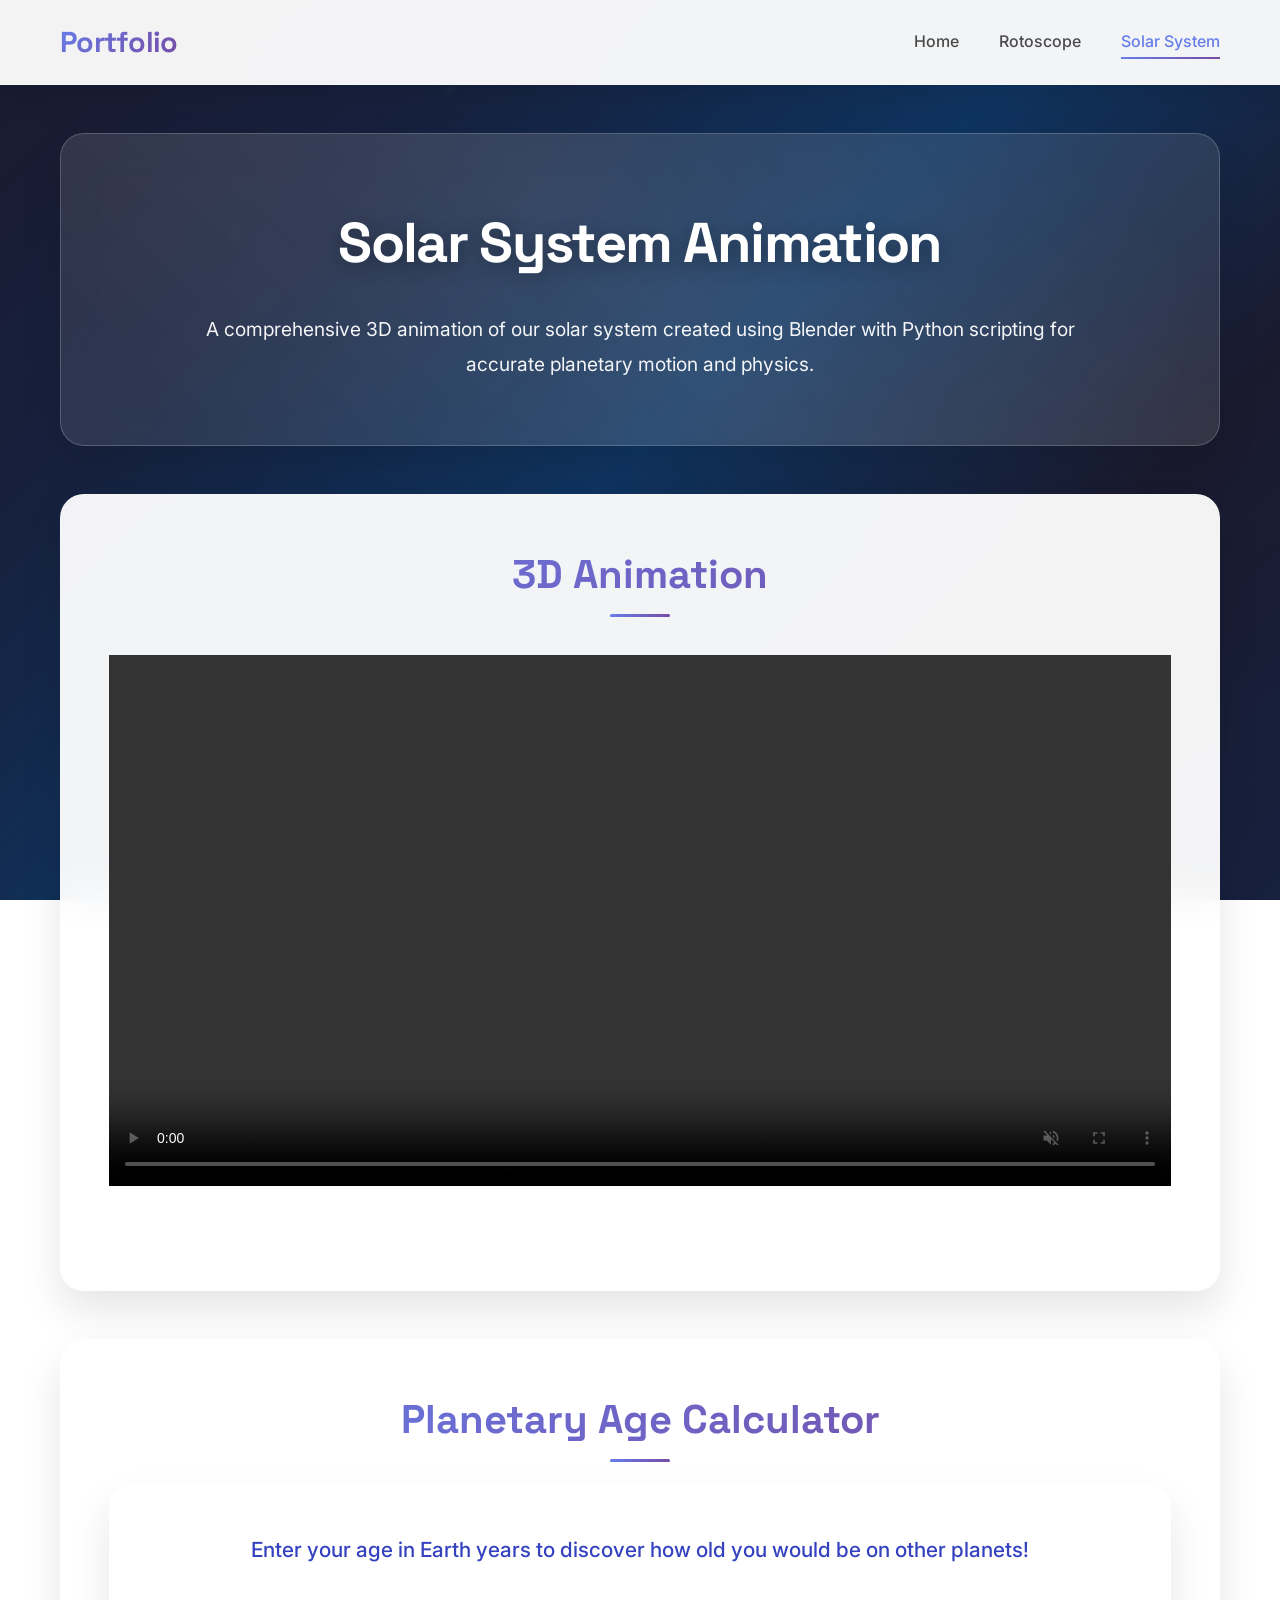
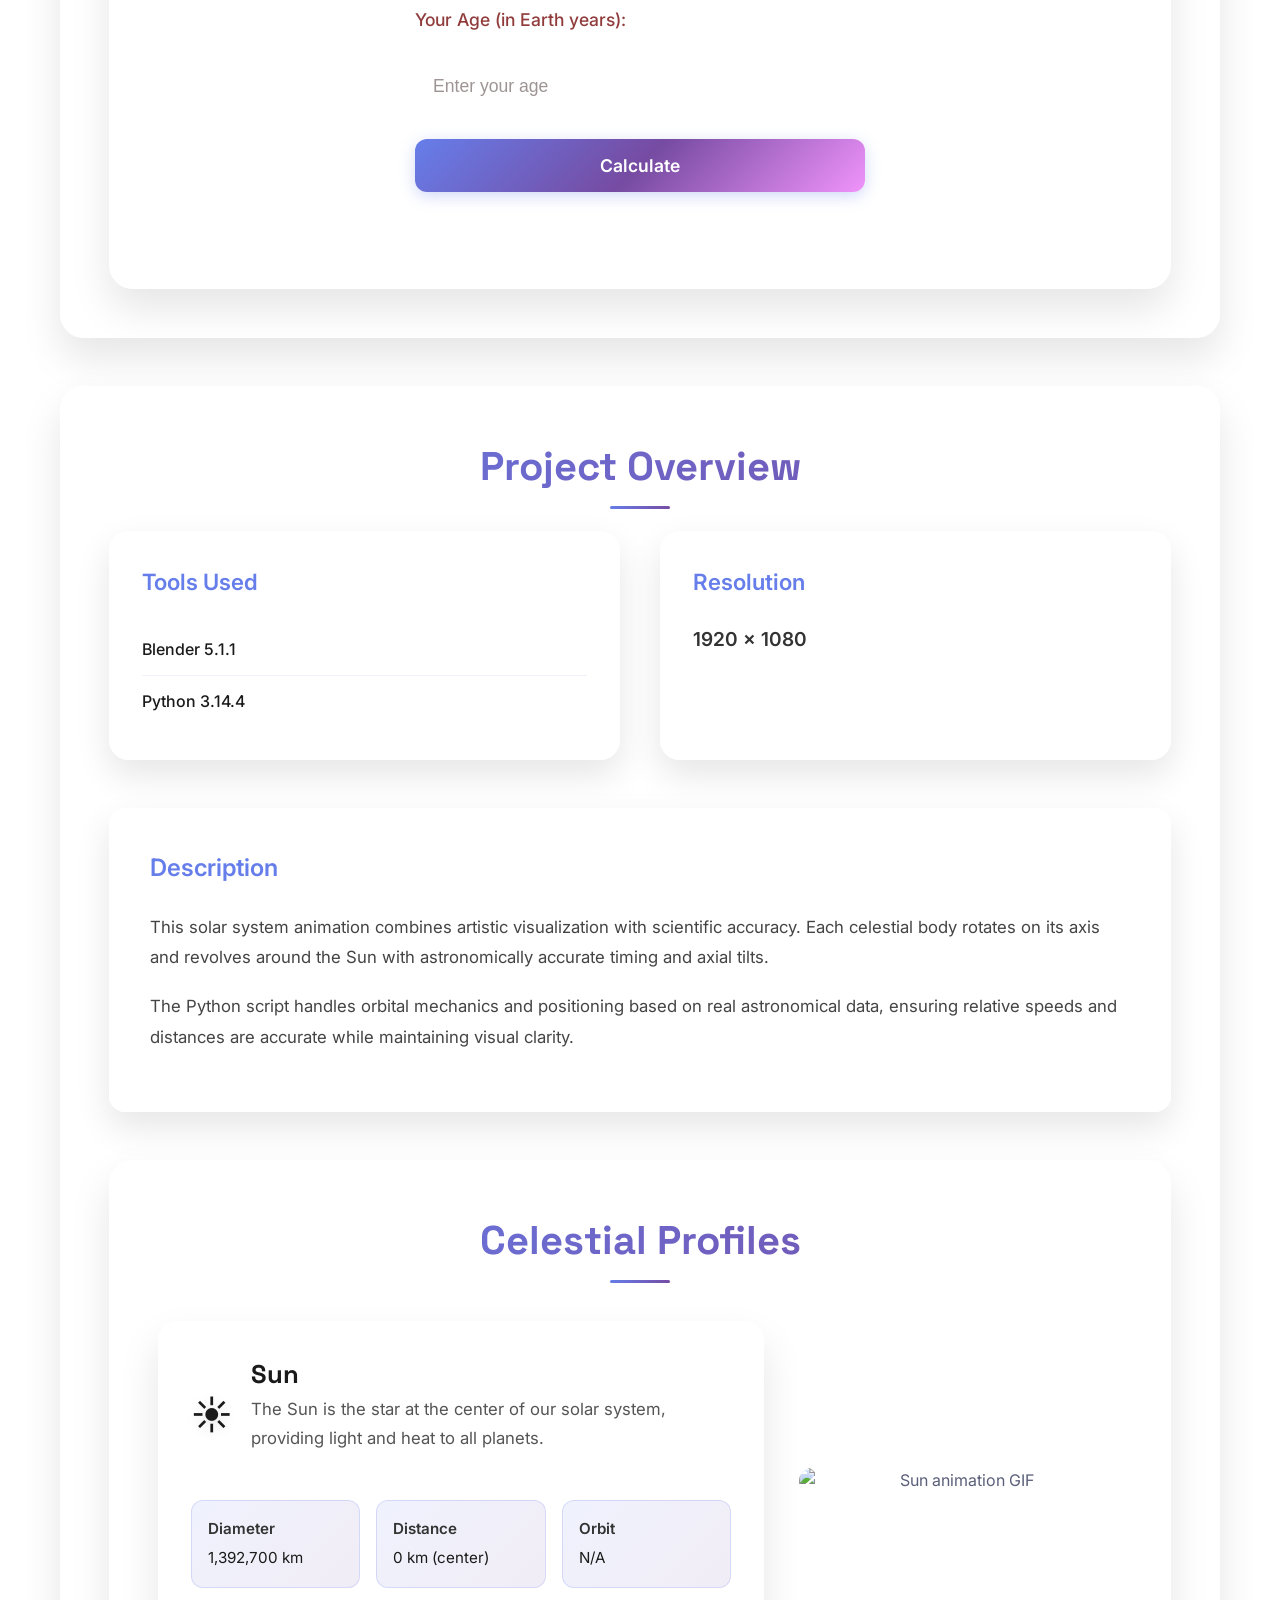
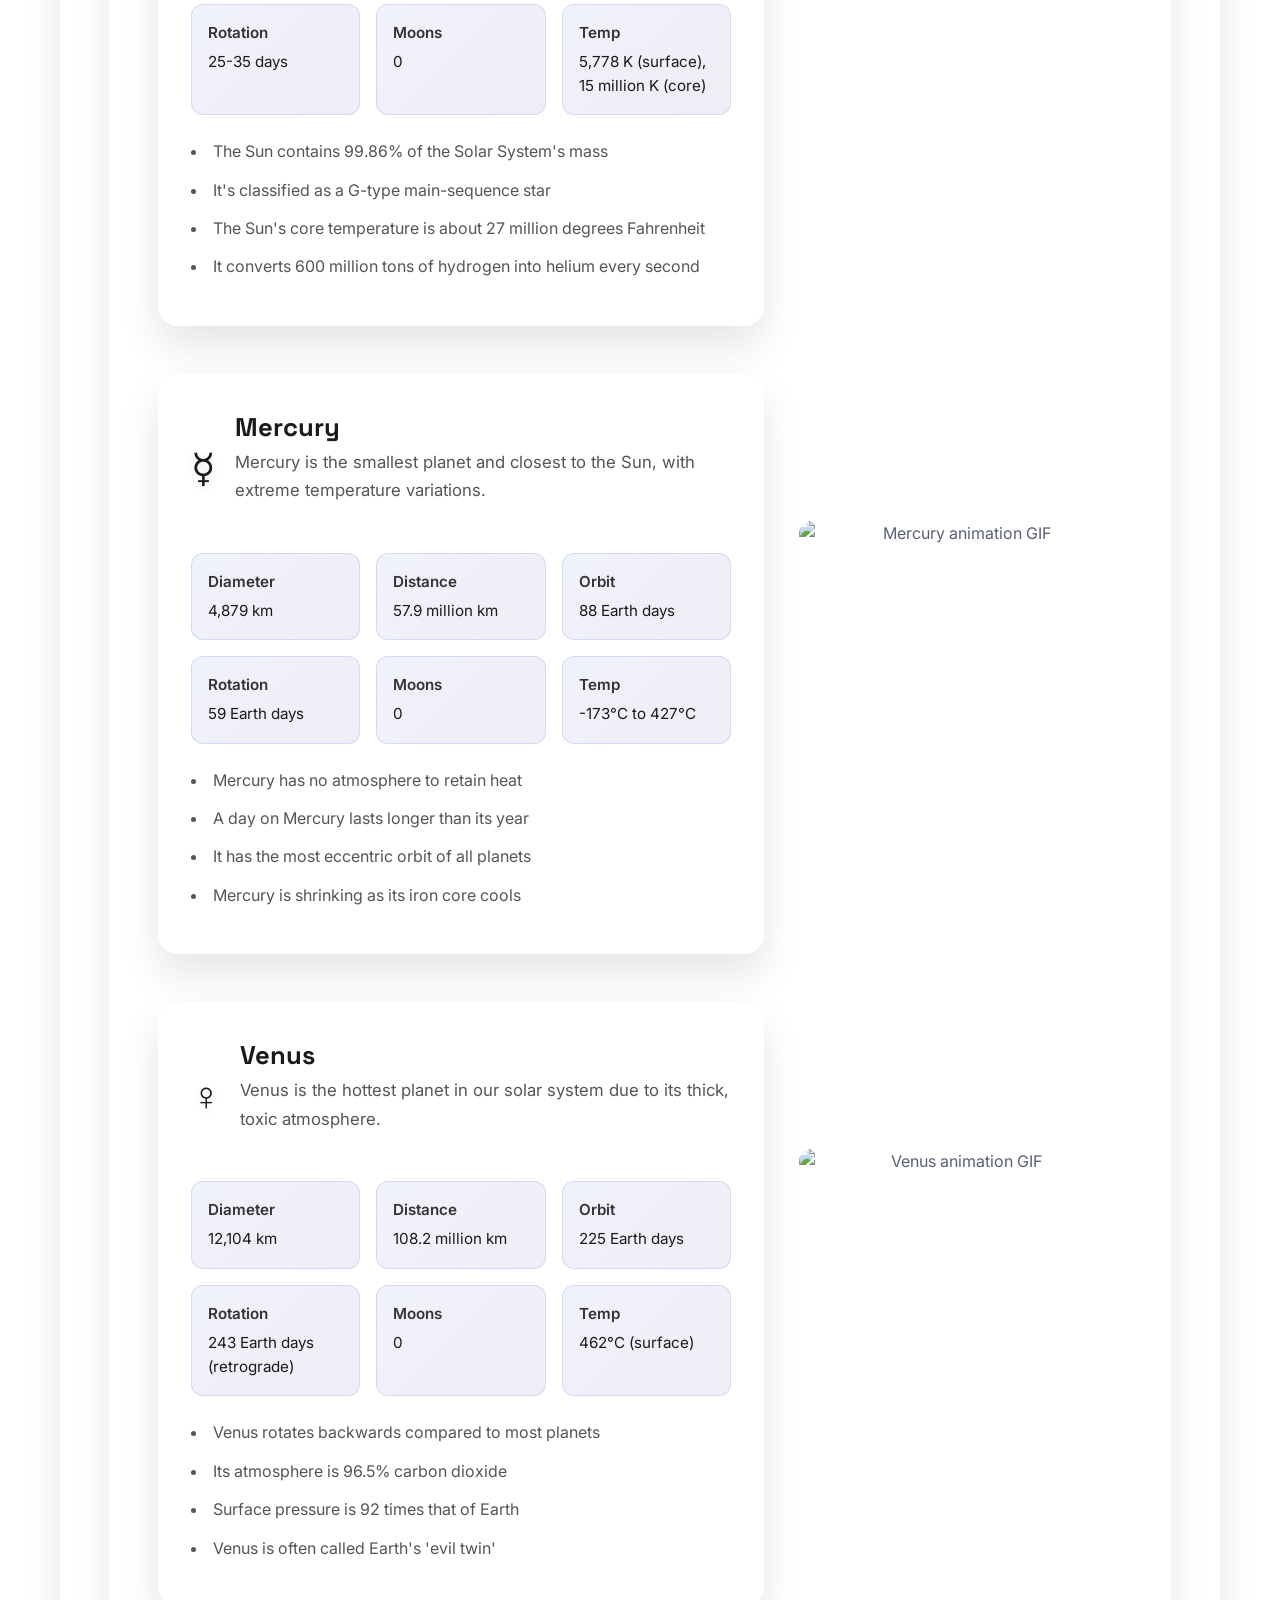
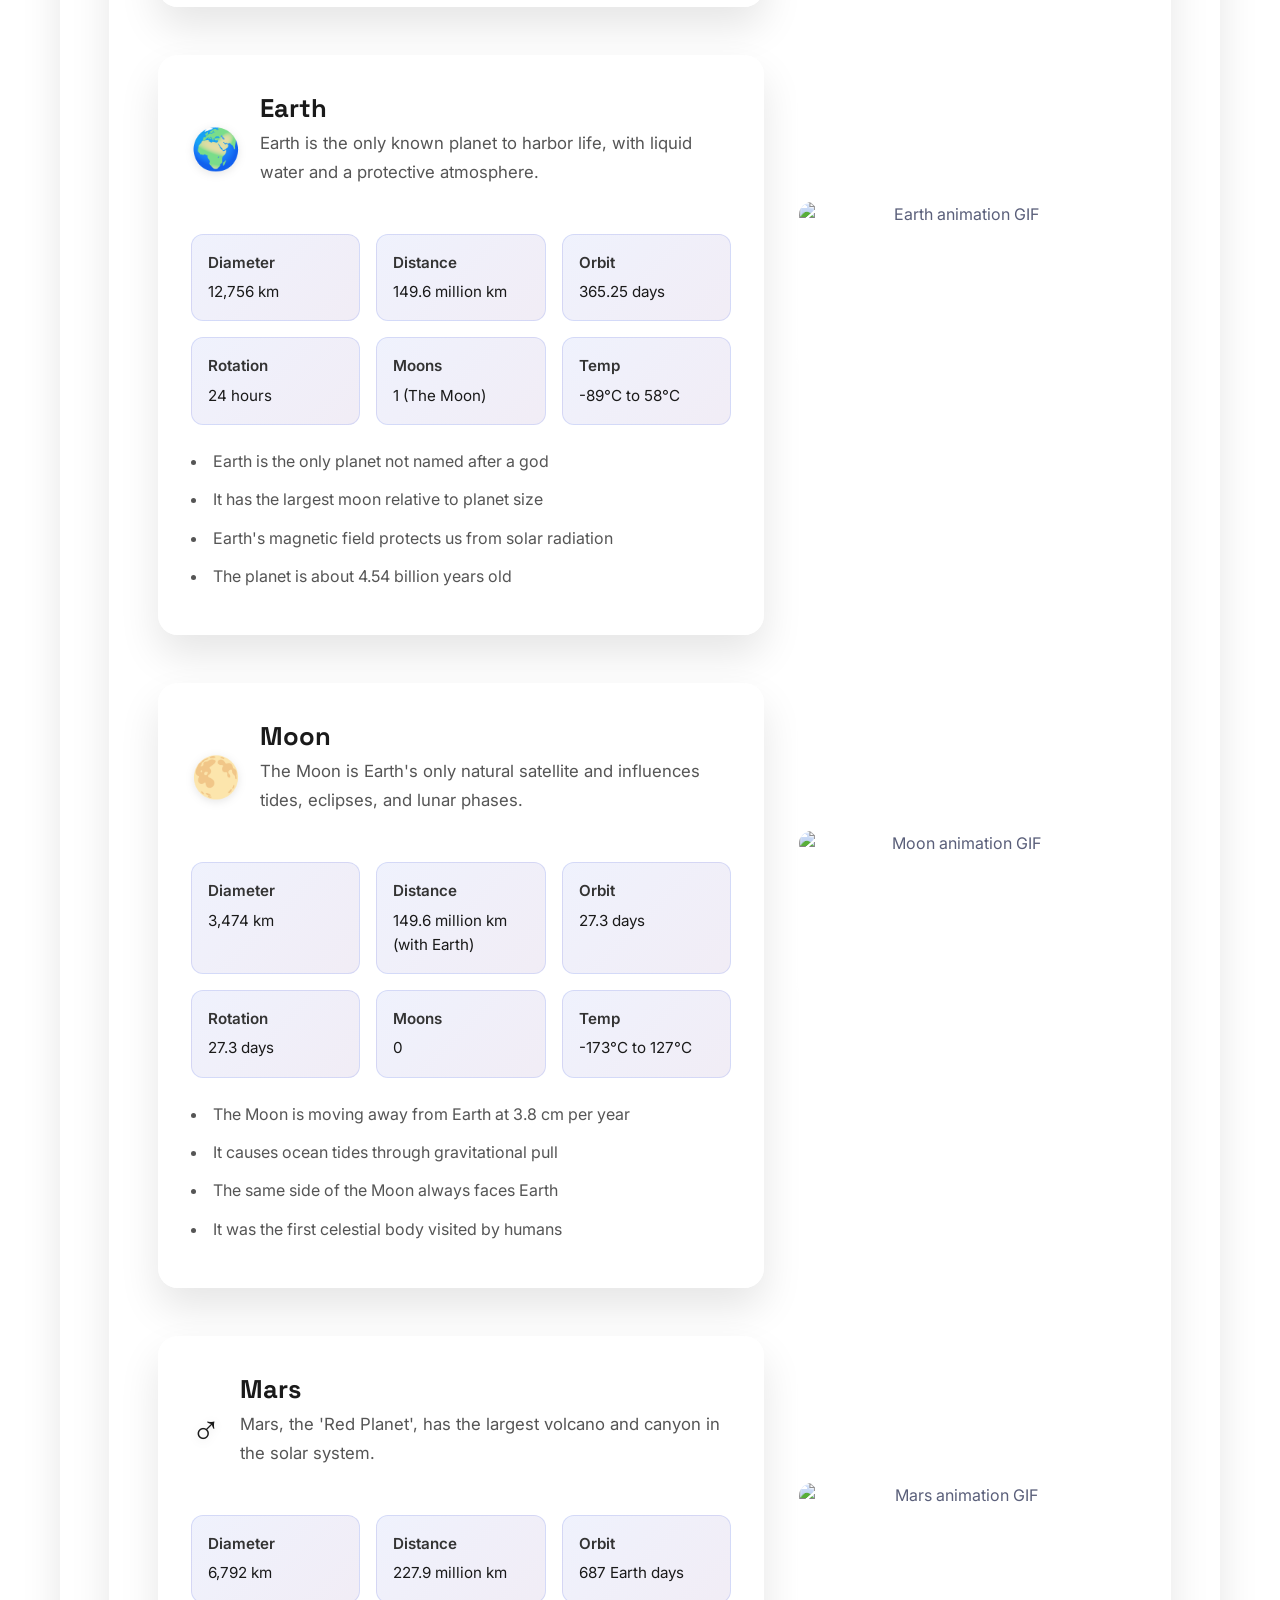
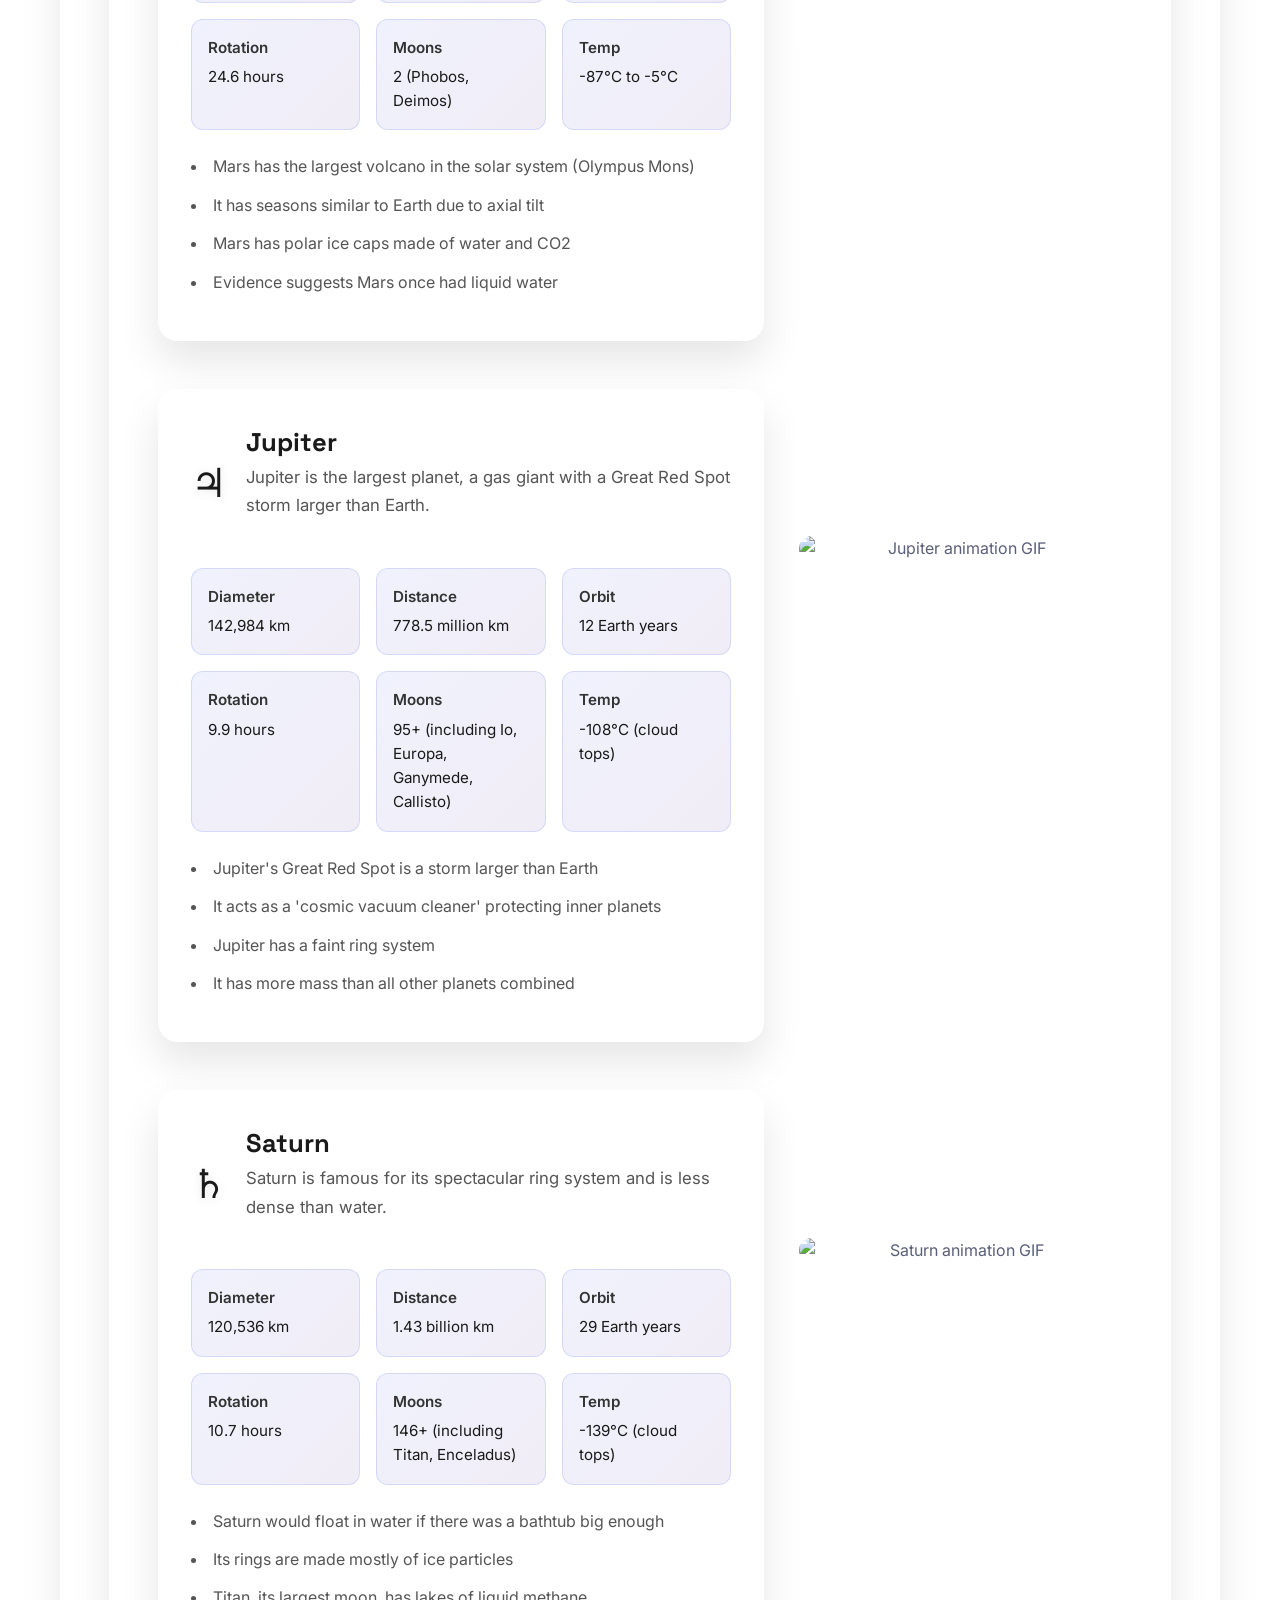
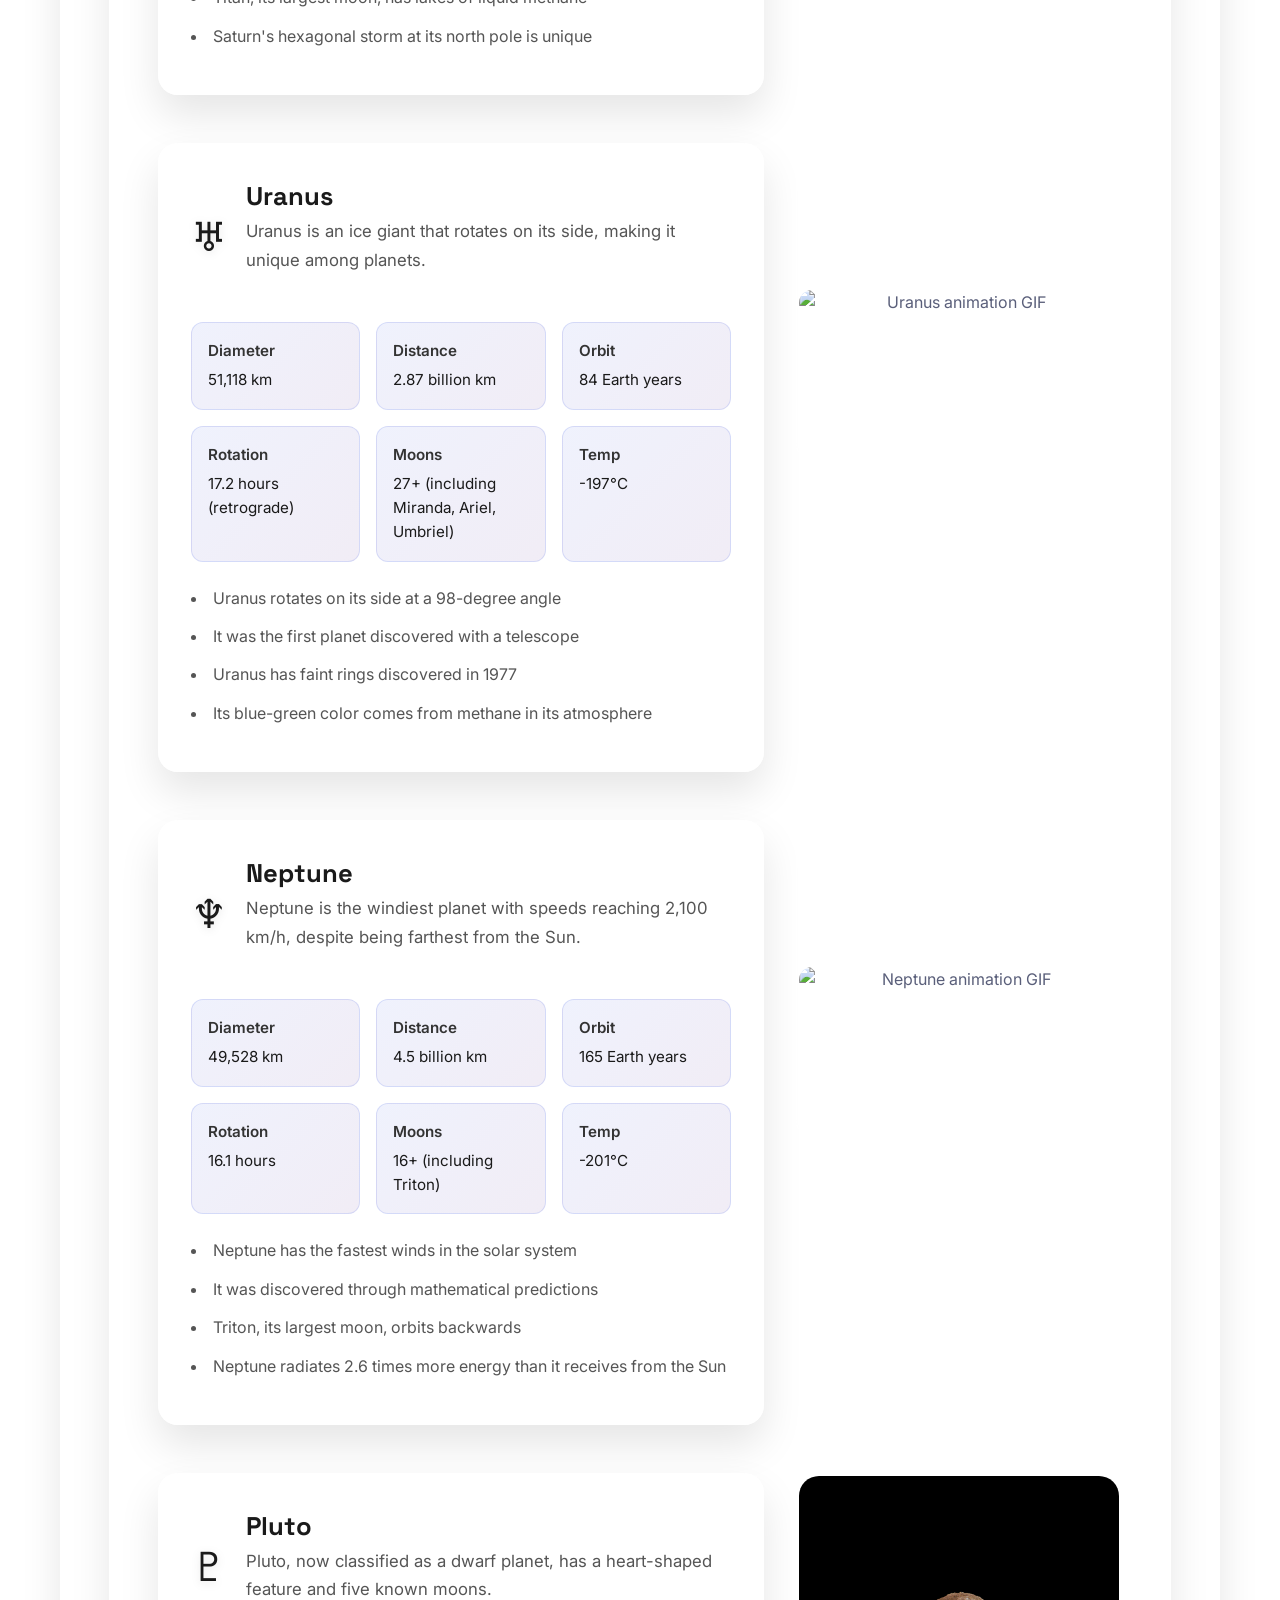
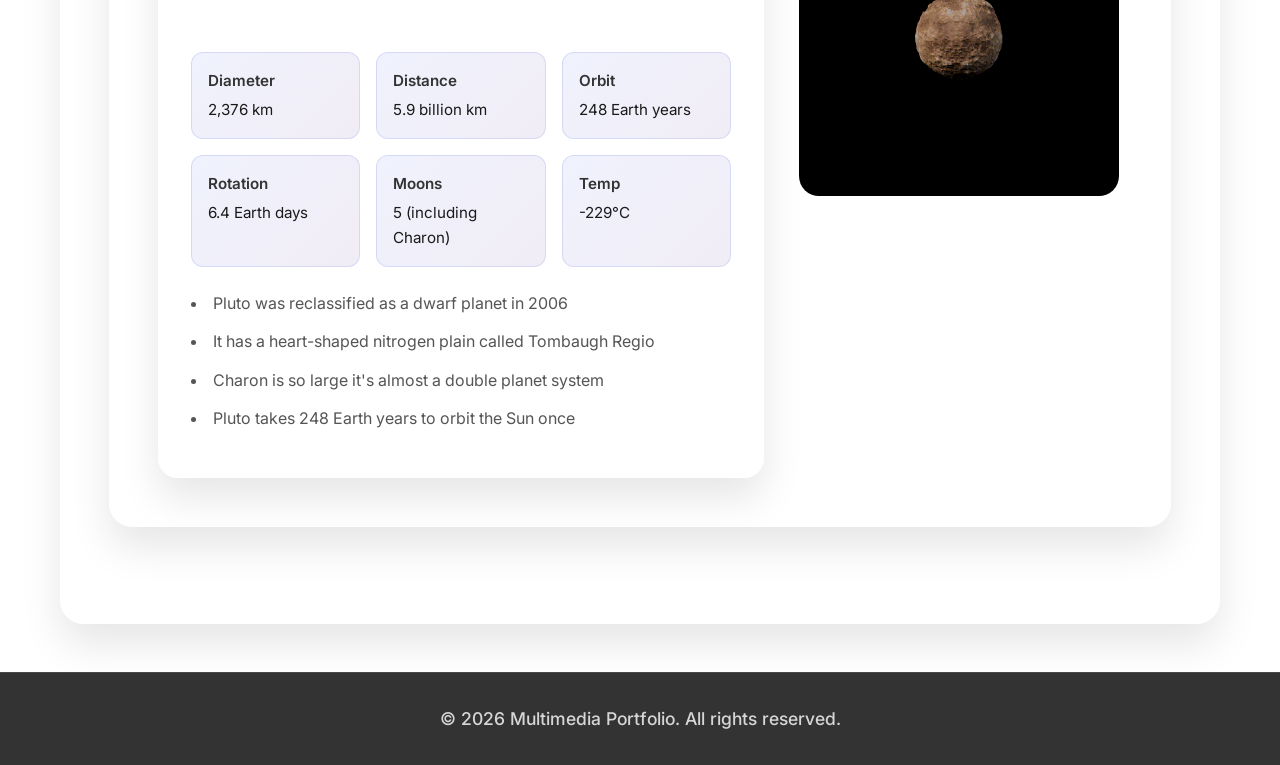
==== commit e3d2cdf6: "added solar ssytem embed" ====
--- a/solar-system.html
+++ b/solar-system.html
@@ -27,10 +27,10 @@
         <section class="section">
             <h2>3D Animation</h2>
             <div class="video-container">
-                <div class="placeholder-video">
-                    <p>🌍 Solar System 3D Animation (Placeholder)</p>
-                    <p style="font-size: 0.9em; color: #999;">Blender animation video will be embedded here</p>
-                </div>
+                <video width="100%" height="auto" controls autoplay muted loop>
+                    <source src="./assets/video/solar_system.mp4" type="video/mp4">
+                    Your browser does not support the video tag.
+                </video>
             </div>
         </section>
 
